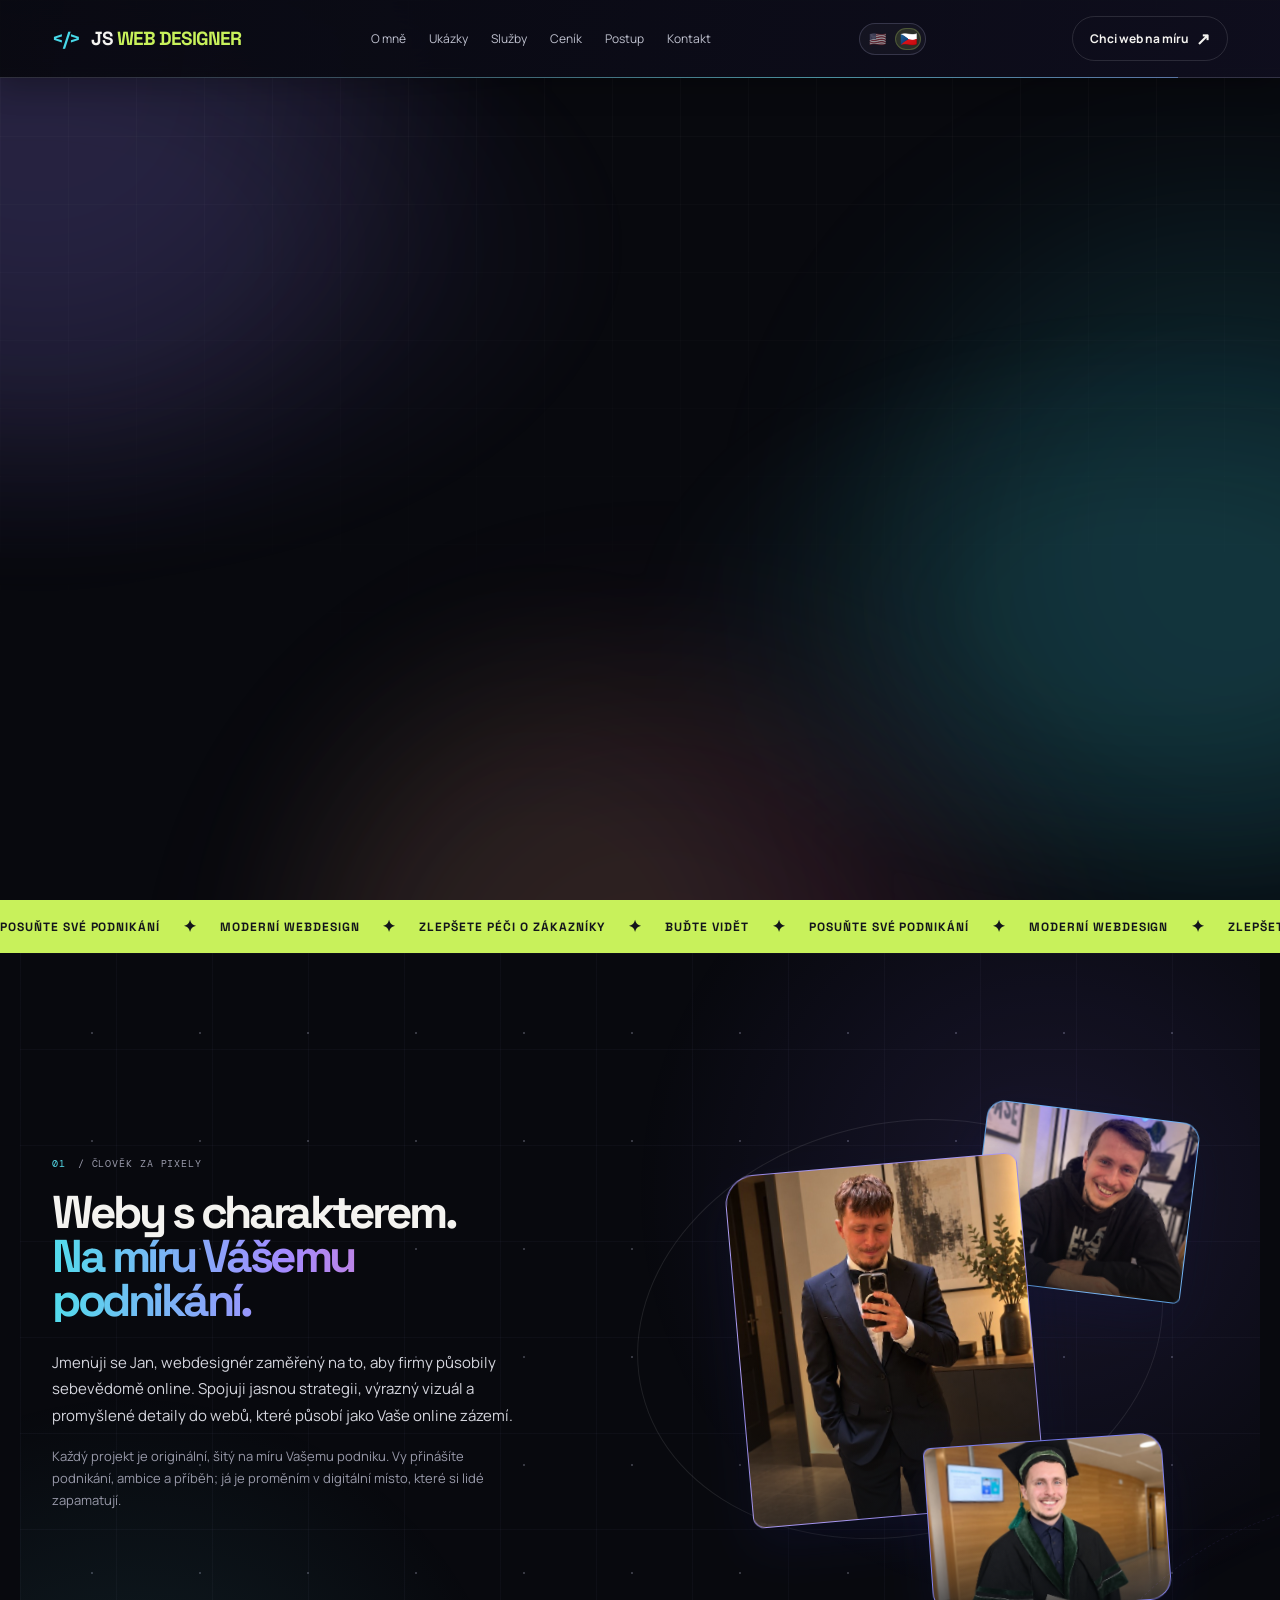
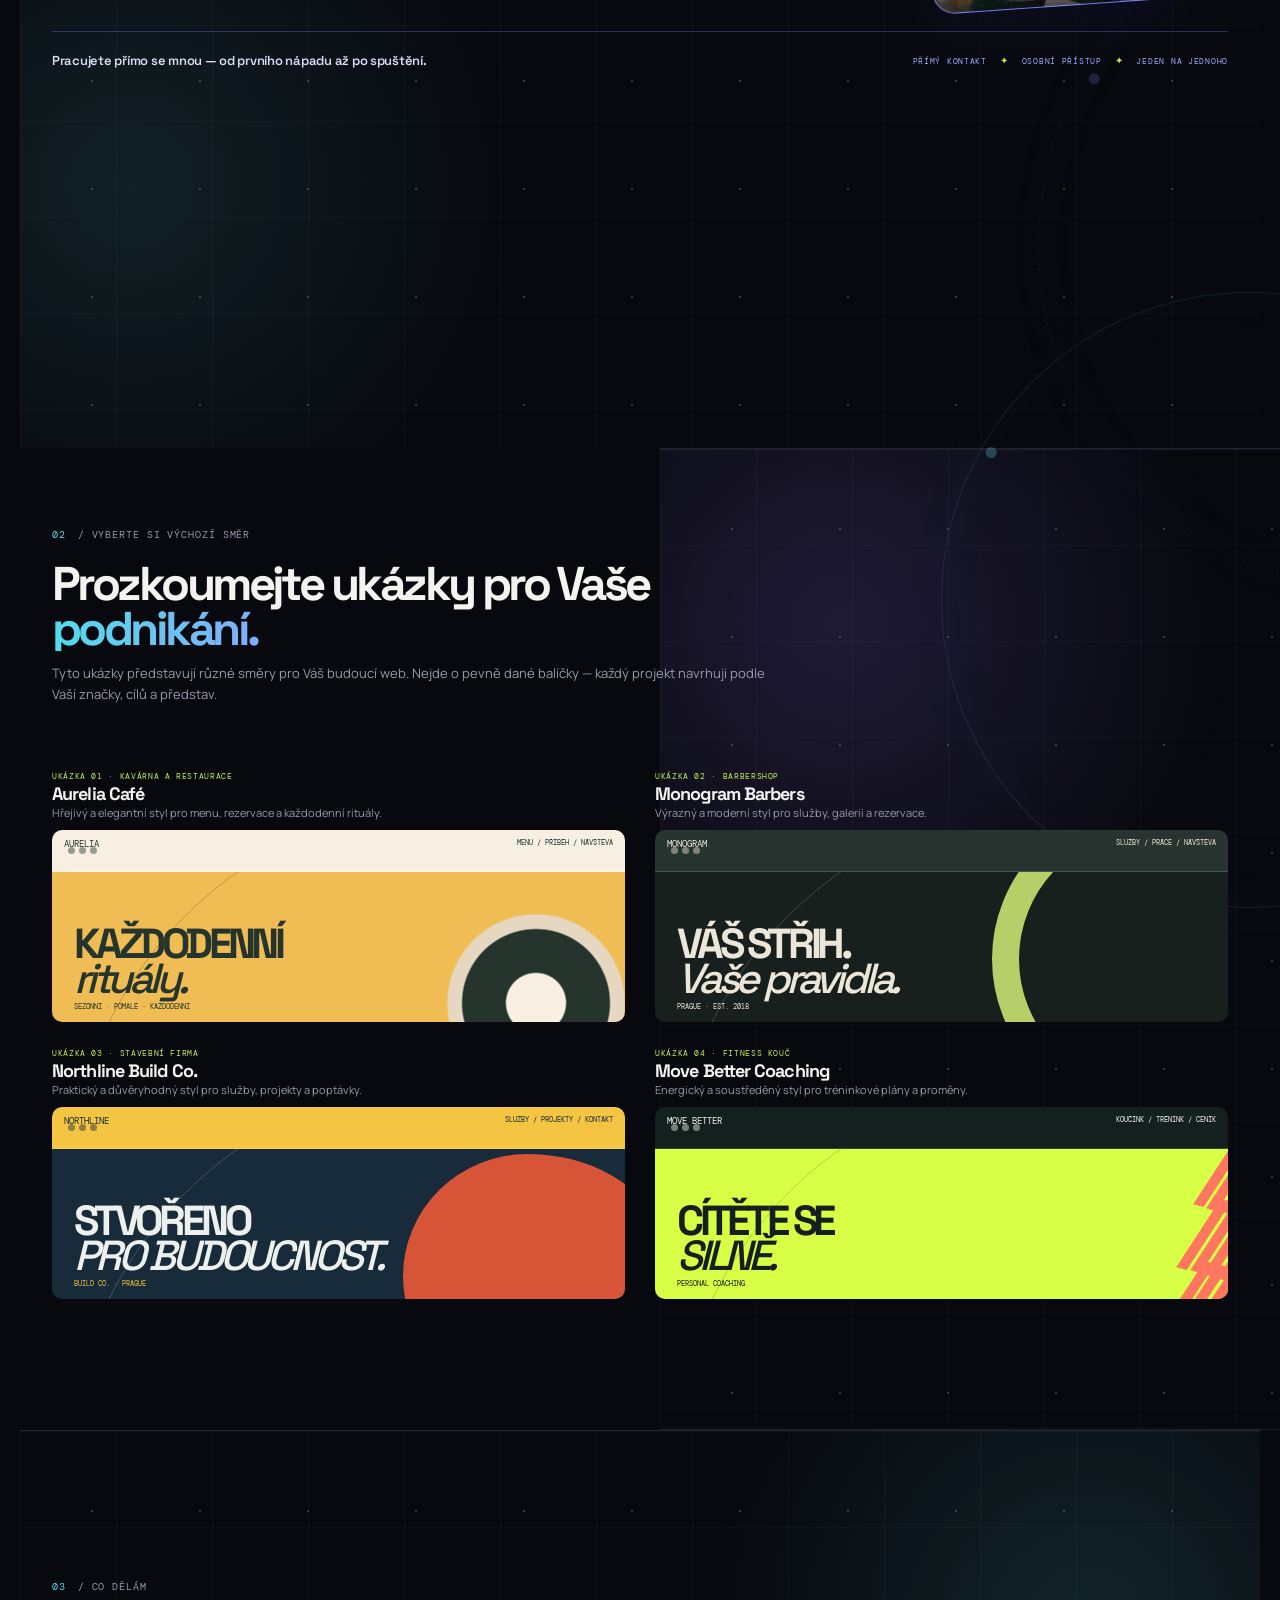
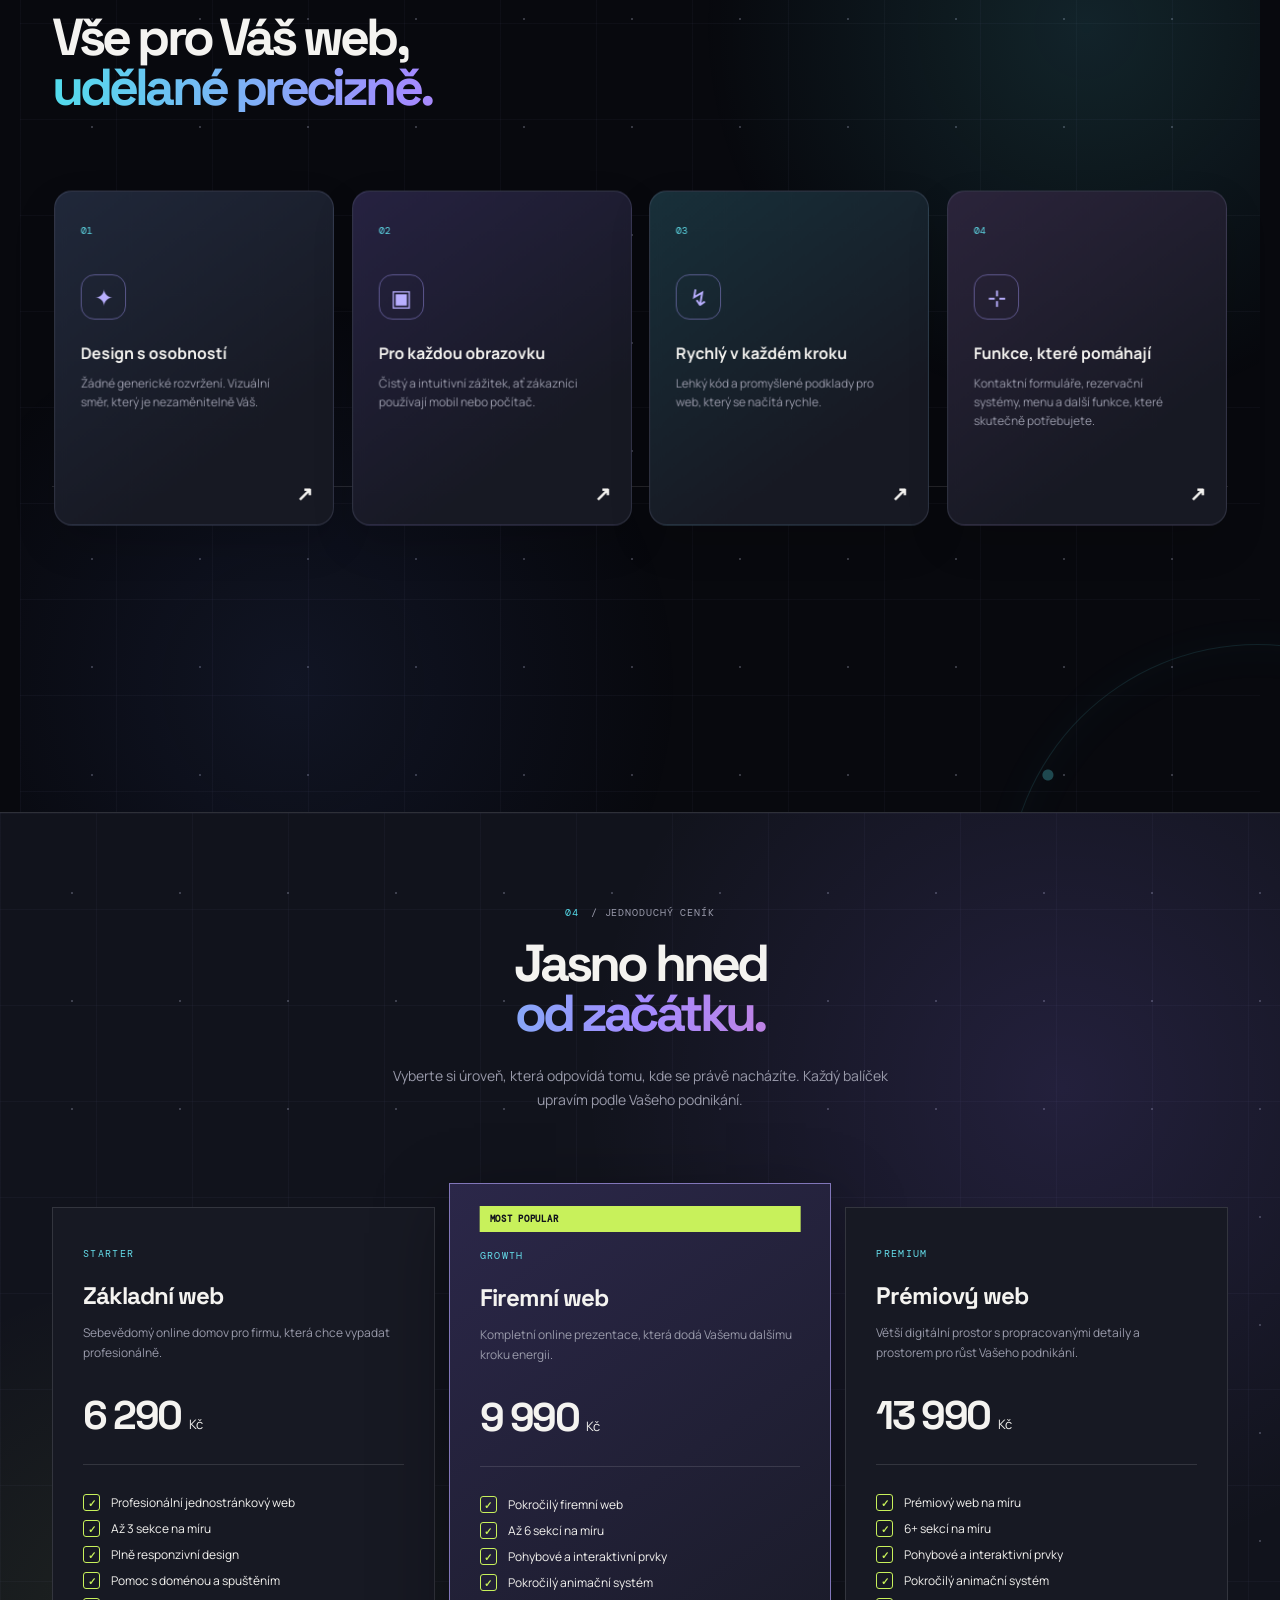
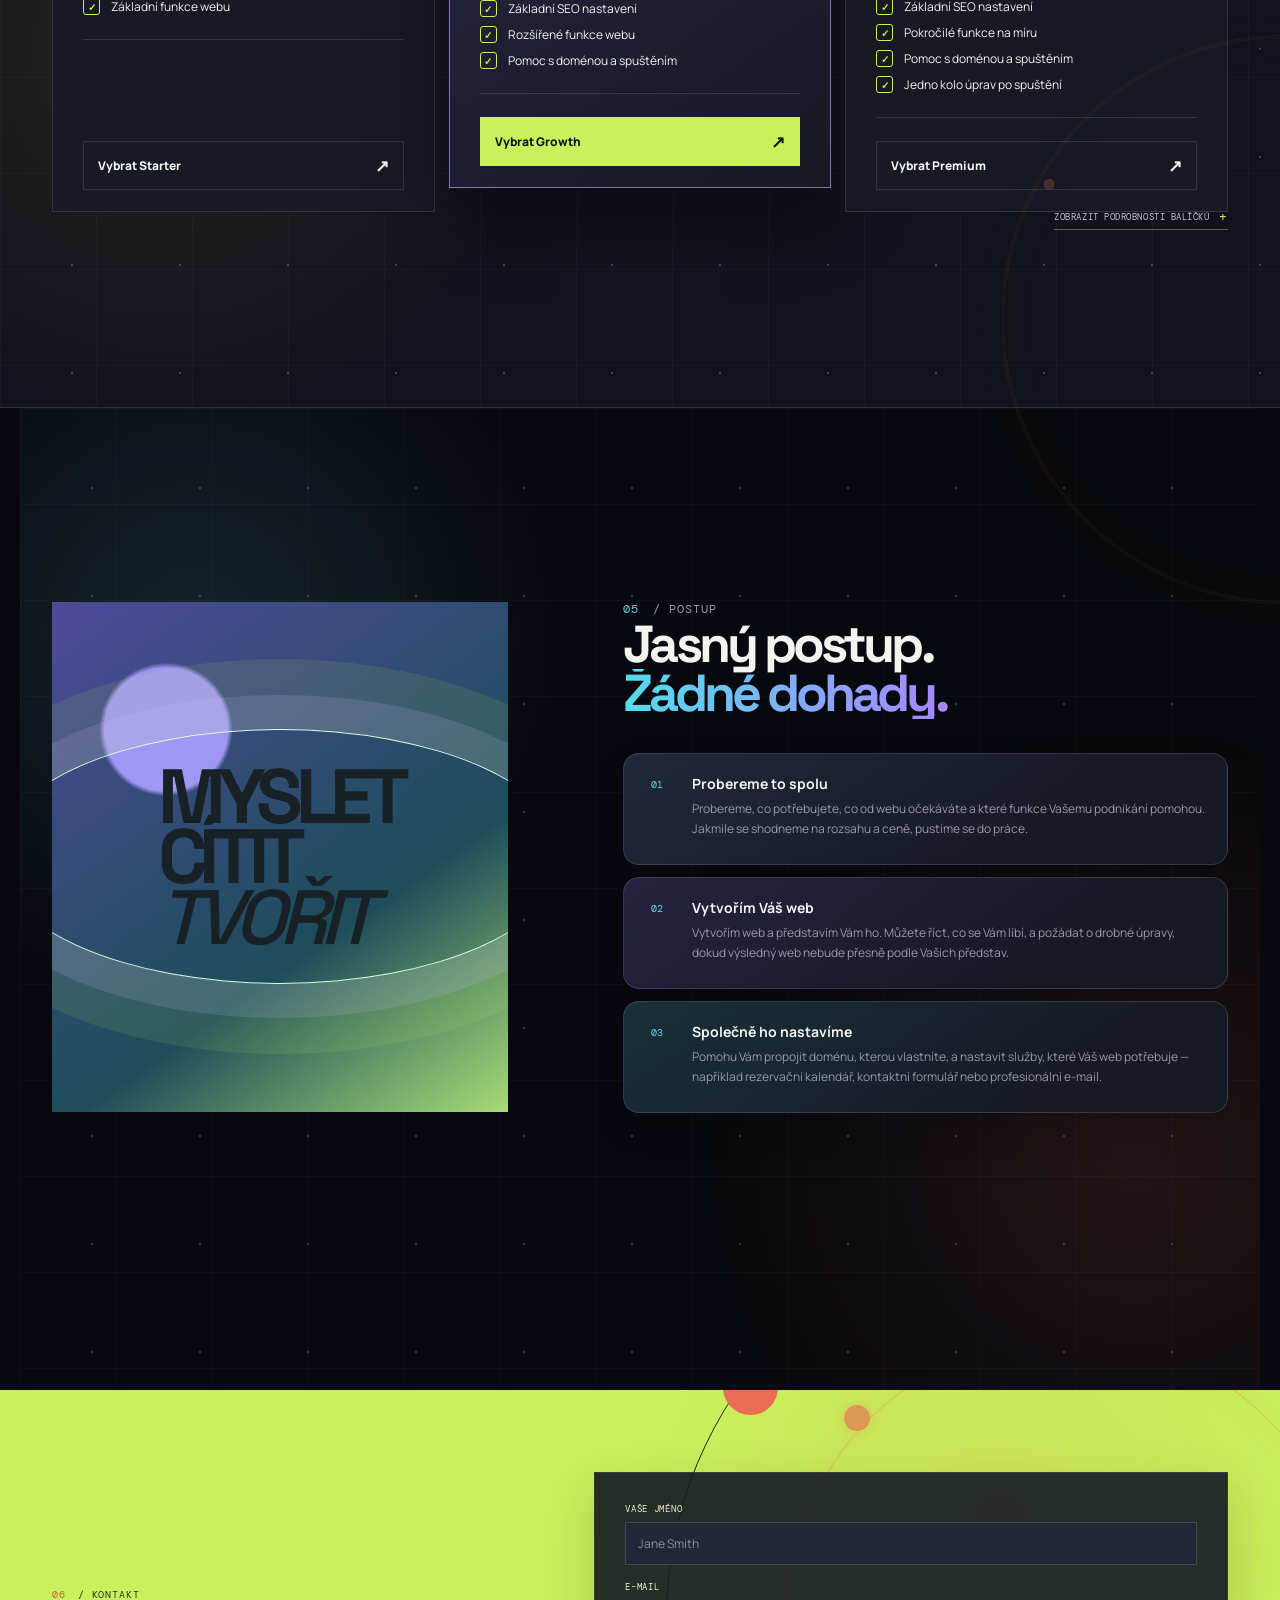
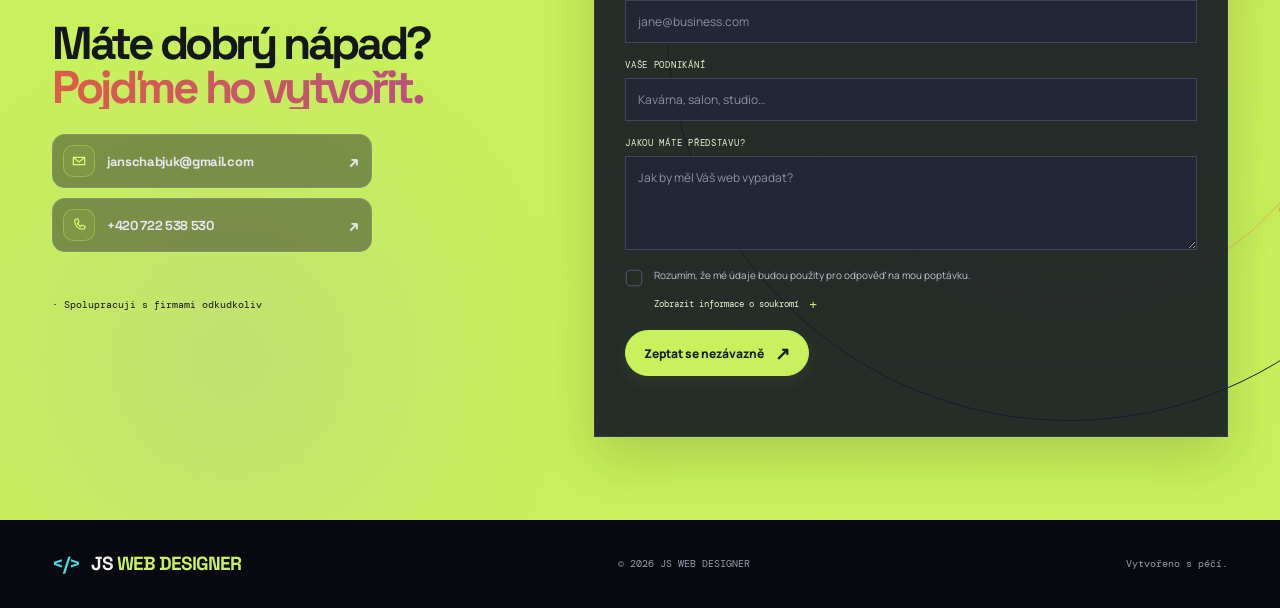
==== cs.html @ 2427fa44 "Add files via upload" ====
<!doctype html>
<!-- ============================================================================
FILE: index.html  |  EDITABLE WEBSITE MARKUP
============================================================================ -->
<html lang="cs">
  <head>
    <meta charset="UTF-8" />
    <meta name="viewport" content="width=device-width, initial-scale=1.0" />
    <!-- Search engine and social sharing metadata -->
    <meta name="description" content="Weby na míru pro malé firmy. JS Web Designer vytváří rychlé, moderní a responzivní weby, které pomáhají podnikům lépe komunikovat se zákazníky." />
    <meta name="robots" content="index, follow" />
    <meta name="theme-color" content="#08090e" />

    <meta property="og:type" content="website" />
    <meta property="og:title" content="JS Web Designer — Weby na míru pro malé firmy" />
    <meta property="og:description" content="Moderní weby na míru navržené pro lepší prezentaci a komunikaci malých firem." />
    <meta property="og:site_name" content="JS Web Designer" />

    <meta name="twitter:card" content="summary" />
    <meta name="twitter:title" content="JS Web Designer — Weby na míru pro malé firmy" />
    <meta name="twitter:description" content="Moderní weby na míru navržené pro lepší prezentaci a komunikaci malých firem." />

    <title>JS Web Designer — Weby na míru pro malé firmy</title>

    <!-- Structured data helps search engines understand this business -->
    <script type="application/ld+json">
      {
        "@context": "https://schema.org",
        "@type": "ProfessionalService",
        "name": "JS Web Designer",
        "description": "Návrh a vývoj webových stránek na míru pro malé firmy.",
        "email": "janschabjuk@gmail.com",
        "founder": {
          "@type": "Person",
          "name": "Jan"
        },
        "serviceType": [
          "Webdesign",
          "Vývoj webových stránek",
          "Webové stránky pro malé firmy"
        ]
      }
    </script>
    <link rel="preconnect" href="https://fonts.googleapis.com" />
    <link rel="preconnect" href="https://fonts.gstatic.com" crossorigin />
    <link rel="icon" href="favicon.svg" type="image/svg+xml" />
    <link href="https://fonts.googleapis.com/css2?family=DM+Mono&family=Manrope:wght@400;500;600;700;800&family=Space+Grotesk:wght@500;600;700&display=swap" rel="stylesheet" />
    <link rel="stylesheet" href="style.css" />
    <link rel="stylesheet" href="refinements.css" />
    <link rel="alternate" hreflang="en" href="index.html" />
    <link rel="alternate" hreflang="cs" href="cs.html" />
  </head>
  <body>
    <div class="ambient">
      <i class="orb one">
      </i>
      <i class="orb two">
      </i>
      <i class="orb three">
      </i>
      <div class="grid">
      </div>
    </div>
    <header class="nav">
      <a href="#home" class="brand">
      <b>
      &lt;/&gt;
      </b>
      JS
      <span>
      WEB DESIGNER
      </span>
      </a>
      <nav>
        <a href="#about">O mně</a>
        <a href="#templates">Ukázky</a>
        <a href="#services">Služby</a>
        <a href="#pricing">Ceník</a>
        <a href="#process">Postup</a>
        <a href="#contact">Kontakt</a>
      </nav>
      <div class="language-switch" aria-label="Vyberte jazyk">
        <a class="language-option" href="index.html" lang="en" hreflang="en" aria-label="American English version">🇺🇸</a>
        <a class="language-option active" href="cs.html" lang="cs" hreflang="cs" aria-label="Česká verze" aria-current="page">🇨🇿</a>
      </div>
      <a class="nav-cta smooth-cta" href="#contact">
      Chci web na míru
      <i>
      ↗
      </i>
      </a>
      <button class="menu" aria-label="Otevřít navigaci">
        <span>
        </span>
        <span>
        </span>
      </button>
    </header>
    <main>
      <!-- ============================================================================ -->
      <!-- SECTION: HOME -->
      <!-- ============================================================================ -->
      <section class="hero wrap" id="home">
        <div class="hero-copy reveal">
          <p class="available">
            <i>
            </i>
            Přijímám nové projekty
          </p>
          <h1>
            Moderní web
            <em>
            pro růst Vašeho podnikání
            </em>
          </h1>
          <p class="lede">
            Moderní a atraktivní weby pro každý podnik — navržené pro zlepšení zákaznického zážitku a podpoření vašeho růstu.
          </p>
          <div class="actions">
            <a class="button primary magnetic" href="#templates">
            Prozkoumat ukázky
            <b>
            ↓
            </b>
            </a>
            <a class="button ghost" href="#contact">
            Začít projekt
            <b>
            ↗
            </b>
            </a>
          </div>
          <div class="stats">
            <div>
              <strong>
              100%
              </strong>
              <span>
              Responzivní
              </span>
            </div>
            <div>
              <strong>
              &lt; 2s
              </strong>
              <span>
              Rychlé načítání
              </span>
            </div>
            <div>
              <strong>
              1:1
              </strong>
              <span>
              Na míru pro Vás
              </span>
            </div>
            <div class="tech-stack">
              <strong>Programovací jazyky</strong>
              <span>HTML · CSS · JavaScript</span>
            </div>
          </div>
        </div>
        <div class="hero-visual reveal">
          <div class="hero-orbit-detail" aria-hidden="true">
            <i></i>
            <b></b>
          </div>
          <div class="hero-status-pill">
            <i></i>
            Web na míru pro růst
          </div>
          <div class="hero-index" aria-hidden="true">01 / 06</div>
          <div class="float-card fast">
            ✦ Moderní design
          </div>
          <div class="float-card happy code-card" aria-label="Použité technologie: HTML, CSS a JavaScript">
            <span><b>&lt;/&gt;</b> HTML</span>
            <span><b>&lt;/&gt;</b> CSS</span>
            <span><b>&lt;/&gt;</b> JavaScript</span>
          </div>
          <div class="browser">
            <div class="browser-top">
              <div>
                <i>
                </i>
                <i>
                </i>
                <i>
                </i>
              </div>
              <span>
              yourbusiness.com
              </span>
              <b>
              ↗
              </b>
            </div>
            <div class="browser-site">
              <header>
                <strong>
                atelier.
                </strong>
                <span>
                menu &nbsp; práce &nbsp; příběh
                </span>
              </header>
              <div class="site-copy">
                <small>
                BRAND / DIGITAL / SPACE
                </small>
                <h2>
                  Tvořte
                  <br />
                  <em>
                  lepší
                  </em>
                  zítřek.
                </h2>
                <a>
                Prohlédnout práci
                <b>
                ↗
                </b>
                </a>
              </div>
              <div class="site-circle">
              </div>
              <div class="site-word">
                CREATIVE
                <br />
                STUDIO
              </div>
            </div>
          </div>
        </div>
      </section>
      <div class="ticker">
        <div class="ticker-track">
          <div class="ticker-group">
            <span>POSUŇTE SVÉ PODNIKÁNÍ</span><b>✦</b><span>MODERNÍ WEBDESIGN</span><b>✦</b><span>ZLEPŠETE PÉČI O ZÁKAZNÍKY</span><b>✦</b><span>BUĎTE VIDĚT</span><b>✦</b>
            <span>POSUŇTE SVÉ PODNIKÁNÍ</span><b>✦</b><span>MODERNÍ WEBDESIGN</span><b>✦</b><span>ZLEPŠETE PÉČI O ZÁKAZNÍKY</span><b>✦</b><span>BUĎTE VIDĚT</span><b>✦</b>
            <span>POSUŇTE SVÉ PODNIKÁNÍ</span><b>✦</b><span>MODERNÍ WEBDESIGN</span><b>✦</b><span>ZLEPŠETE PÉČI O ZÁKAZNÍKY</span><b>✦</b><span>BUĎTE VIDĚT</span><b>✦</b>
            <span>POSUŇTE SVÉ PODNIKÁNÍ</span><b>✦</b><span>MODERNÍ WEBDESIGN</span><b>✦</b><span>ZLEPŠETE PÉČI O ZÁKAZNÍKY</span><b>✦</b><span>BUĎTE VIDĚT</span><b>✦</b>
            <span>POSUŇTE SVÉ PODNIKÁNÍ</span><b>✦</b><span>MODERNÍ WEBDESIGN</span><b>✦</b><span>ZLEPŠETE PÉČI O ZÁKAZNÍKY</span><b>✦</b><span>BUĎTE VIDĚT</span><b>✦</b>
          </div>
          <div class="ticker-group" aria-hidden="true">
            <span>POSUŇTE SVÉ PODNIKÁNÍ</span><b>✦</b><span>MODERNÍ WEBDESIGN</span><b>✦</b><span>ZLEPŠETE PÉČI O ZÁKAZNÍKY</span><b>✦</b><span>BUĎTE VIDĚT</span><b>✦</b>
            <span>POSUŇTE SVÉ PODNIKÁNÍ</span><b>✦</b><span>MODERNÍ WEBDESIGN</span><b>✦</b><span>ZLEPŠETE PÉČI O ZÁKAZNÍKY</span><b>✦</b><span>BUĎTE VIDĚT</span><b>✦</b>
            <span>POSUŇTE SVÉ PODNIKÁNÍ</span><b>✦</b><span>MODERNÍ WEBDESIGN</span><b>✦</b><span>ZLEPŠETE PÉČI O ZÁKAZNÍKY</span><b>✦</b><span>BUĎTE VIDĚT</span><b>✦</b>
            <span>POSUŇTE SVÉ PODNIKÁNÍ</span><b>✦</b><span>MODERNÍ WEBDESIGN</span><b>✦</b><span>ZLEPŠETE PÉČI O ZÁKAZNÍKY</span><b>✦</b><span>BUĎTE VIDĚT</span><b>✦</b>
            <span>POSUŇTE SVÉ PODNIKÁNÍ</span><b>✦</b><span>MODERNÍ WEBDESIGN</span><b>✦</b><span>ZLEPŠETE PÉČI O ZÁKAZNÍKY</span><b>✦</b><span>BUĎTE VIDĚT</span><b>✦</b>
          </div>
        </div>
      </div>      <!-- ============================================================================ -->
      <!-- SECTION: ABOUT -->
      <!-- ============================================================================ -->
      <section class="wrap section about-section" id="about">
        <div class="about-layout">
          <div class="about-copy reveal">
            <p class="label">
              <b>01</b>
              / ČLOVĚK ZA PIXELY
            </p>
            <!-- Edit this title and text to tell visitors about yourself. -->
            <h2>
              Weby s charakterem.
              <br />
              <em>Na míru Vášemu podnikání.</em>
            </h2>
            <p class="about-lede">
              Jmenuji se Jan, webdesignér zaměřený na to, aby firmy působily sebevědomě online. Spojuji jasnou strategii, výrazný vizuál a promyšlené detaily do webů, které působí jako Vaše online zázemí.
            </p>
            <p class="about-detail">
              Každý projekt je originální, šitý na míru Vašemu podniku. Vy přinášíte podnikání, ambice a příběh; já je proměním v digitální místo, které si lidé zapamatují.
            </p>
          </div>
          <div class="about-photos reveal" aria-label="Místa pro Vaše osobní fotografie">
            <!-- Put your photos into images/photo1.jpg, images/photo2.jpg and images/photo3.jpg. They will appear here automatically. -->
            <div class="about-photo about-photo-main" style="--photo: url('images/photo1.jpg');">
            </div>
            <div class="about-photo about-photo-top" style="--photo: url('images/photo2.jpg');">
            </div>
            <div class="about-photo about-photo-bottom" style="--photo: url('images/photo3.jpg');">
            </div>
          </div>
        </div>
          <div class="about-approach reveal">
            <p>Pracujete přímo se mnou — od prvního nápadu až po spuštění.</p>
            <div class="about-approach-items" aria-label="Principy spolupráce">
              <span>PŘÍMÝ KONTAKT</span>
              <i aria-hidden="true">✦</i>
              <span>OSOBNÍ PŘÍSTUP</span>
              <i aria-hidden="true">✦</i>
              <span>JEDEN NA JEDNOHO</span>
            </div>
          </div>
      </section>
      <!-- ============================================================================ -->
      <!-- SECTION: TEMPLATES -->
      <!-- ============================================================================ -->
      <section class="wrap section" id="templates">
        <div class="heading reveal">
          <p class="label">
            <b>
            02
            </b>
            / VYBERTE SI VÝCHOZÍ SMĚR
          </p>
          <h2>
            Prozkoumejte ukázky pro Vaše
            <br />
            <em>
            podnikání.
            </em>
          </h2>
          <p>
            Tyto ukázky představují různé směry pro Váš budoucí web. Nejde o pevně dané balíčky — každý projekt navrhuji podle Vaší značky, cílů a představ.
          </p>
        </div>
        <div class="template-intro reveal">
          <span>Čtyři výchozí směry</span>
          <p>Vyberte si atmosféru, která sedí Vašemu podnikání. Rozvržení, barvy, texty, obrázky i funkce upravíme tak, aby výsledný web byl opravdu Váš.</p>
        </div>
        <div class="template-grid">
          <a href="templates/cafe/index.html" class="template cafe reveal" data-preview="Kavárna a restaurace" target="_blank">
          <div class="template-card-heading">
            <span>Ukázka 01 · Kavárna a restaurace</span>
            <h3>Aurelia Café</h3>
            <p>Hřejivý a elegantní styl pro menu, rezervace a každodenní rituály.</p>
          </div>
          <div class="template-top">
            <span>
            AURELIA
            </span>
            <small>
            MENU / PŘÍBĚH / NÁVŠTĚVA
            </small>
          </div>
          <div class="template-content">
            <p>
              KAŽDODENNÍ
              <br />
              <i>
              rituály.
              </i>
            </p>
            <span>
            SEZÓNNÍ · POMALÉ · KAŽDODENNÍ
            </span>
            <div class="coffee">
            </div>
          </div>
          </a>
          <a href="templates/barber/index.html" class="template barber reveal" data-preview="Moderní barbershop" target="_blank">
          <div class="template-card-heading">
            <span>Ukázka 02 · Barbershop</span>
            <h3>Monogram Barbers</h3>
            <p>Výrazný a moderní styl pro služby, galerii a rezervace.</p>
          </div>
          <div class="template-top">
            <span>
            MONOGRAM
            </span>
            <small>
            SLUŽBY / PRÁCE / NÁVŠTĚVA
            </small>
          </div>
          <div class="template-content">
            <p>
              VÁŠ STŘIH.
              <br />
              <i>
              Vaše pravidla.
              </i>
            </p>
            <span>
            PRAGUE · EST. 2018
            </span>
            <div class="barber-ring">
            </div>
          </div>
          </a>
          <a href="templates/studio/index.html" class="template studio reveal" data-preview="Stavební firma" target="_blank">
          <div class="template-card-heading">
            <span>Ukázka 03 · Stavební firma</span>
            <h3>Northline Build Co.</h3>
            <p>Praktický a důvěryhodný styl pro služby, projekty a poptávky.</p>
          </div>
          <div class="template-top">
            <span>
            NORTHLINE
            </span>
            <small>
            SLUŽBY / PROJEKTY / KONTAKT
            </small>
          </div>
          <div class="template-content">
            <p>
              STVOŘENO
              <br />
              <i>
              PRO BUDOUCNOST.
              </i>
            </p>
            <span>
            BUILD CO. · PRAGUE
            </span>
            <div class="studio-ball">
            </div>
          </div>
          </a>
          <a href="templates/fitness/index.html" class="template fitness reveal" data-preview="Fitness koučink" target="_blank">
          <div class="template-card-heading">
            <span>Ukázka 04 · Fitness kouč</span>
            <h3>Move Better Coaching</h3>
            <p>Energický a soustředěný styl pro tréninkové plány a proměny.</p>
          </div>
          <div class="template-top">
            <span>
            MOVE BETTER
            </span>
            <small>
            KOUČINK / TRÉNINK / CENÍK
            </small>
          </div>
          <div class="template-content">
            <p>
              CÍTĚTE SE
              <br />
              <i>
              SILNĚ.
              </i>
            </p>
            <span>
            PERSONAL COACHING
            </span>
            <div class="fitness-lines">
              ////
              <br />
              ////
              <br />
              ////
            </div>
          </div>
          </a>
        </div>
      </section>
      <!-- ============================================================================ -->
      <!-- SECTION: SERVICES -->
      <!-- ============================================================================ -->
      <section class="wrap section service-section" id="services">
        <div class="heading reveal">
          <p class="label">
            <b>
            03
            </b>
            / CO DĚLÁM
          </p>
          <h2>
            Vše pro Váš web,
            <br />
            <em>
            udělané precizně.
            </em>
          </h2>
        </div>
        <div class="services">
          <article class="reveal">
            <span>
            01
            </span>
            <i>
            ✦
            </i>
            <h3>
              Design s osobností
            </h3>
            <p>
              Žádné generické rozvržení. Vizuální směr, který je nezaměnitelně Váš.
            </p>
            <b>
            ↗
            </b>
          </article>
          <article class="reveal">
            <span>
            02
            </span>
            <i>
            ▣
            </i>
            <h3>
              Pro každou obrazovku
            </h3>
            <p>
              Čistý a intuitivní zážitek, ať zákazníci používají mobil nebo počítač.
            </p>
            <b>
            ↗
            </b>
          </article>
          <article class="reveal">
            <span>
            03
            </span>
            <i>
            ↯
            </i>
            <h3>
              Rychlý v každém kroku
            </h3>
            <p>
              Lehký kód a promyšlené podklady pro web, který se načítá rychle.
            </p>
            <b>
            ↗
            </b>
          </article>
          <article class="reveal">
            <span>
            04
            </span>
            <i>
            ⊹
            </i>
            <h3>
              Funkce, které pomáhají
            </h3>
            <p>
              Kontaktní formuláře, rezervační systémy, menu a další funkce, které skutečně potřebujete.
            </p>
            <b>
            ↗
            </b>
          </article>
        </div>
      </section>
      <!-- ============================================================================ -->
      <!-- SECTION: PRICING -->
      <!-- ============================================================================ -->
      <section class="pricing section" id="pricing">
        <div class="wrap">
          <div class="heading centered reveal">
            <p class="label">
              <b>
              04
              </b>
              / JEDNODUCHÝ CENÍK
            </p>
            <h2>
              Jasno hned
              <br />
              <em>
              od začátku.
              </em>
            </h2>
            <p>
              Vyberte si úroveň, která odpovídá tomu, kde se právě nacházíte. Každý balíček upravím podle Vašeho podnikání.
            </p>
          </div>
          <div class="pricing-grid">
            <article class="price-card animated-card reveal">
              <span class="card-glow">
              </span>
              <p class="plan">
                STARTER
              </p>
              <h3>
                Základní web
              </h3>
              <p class="plan-copy">
                Sebevědomý online domov pro firmu, která chce vypadat profesionálně.
              </p>
              <p class="cost">
                6 290
                <small>
                Kč
                </small>
              </p>
              <ul>
                <li>
                  Profesionální jednostránkový web
                </li>
                <li>
                  Až 3 sekce na míru
                </li>
                <li>
                  Plně responzivní design
                </li>
                <li>
                  Pomoc s doménou a spuštěním
                </li>
                <li>
                  Základní funkce webu
                </li>
              </ul>
              <a href="#contact" class="price-button">
              Vybrat Starter
              <b>
              ↗
              </b>
              </a>
            </article>
            <article class="price-card featured reveal">
              <div class="most">
                MOST POPULAR
              </div>
              <p class="plan">
                GROWTH
              </p>
              <h3>
                Firemní web
              </h3>
              <p class="plan-copy">
                Kompletní online prezentace, která dodá Vašemu dalšímu kroku energii.
              </p>
              <p class="cost">
                9 990
                <small>
                Kč
                </small>
              </p>
              <ul>
                <li>
                  Pokročilý firemní web
                </li>
                <li>
                  Až 6 sekcí na míru
                </li>
                <li>
                  Pohybové a interaktivní prvky
                </li>
                <li>
                  Pokročilý animační systém
                </li>
                <li>
                  Základní SEO nastavení
                </li>
                <li>
                  Rozšířené funkce webu
                </li>
                <li>
                  Pomoc s doménou a spuštěním
                </li>
              </ul>
              <a href="#contact" class="price-button">
              Vybrat Growth
              <b>
              ↗
              </b>
              </a>
            </article>
            <article class="price-card animated-card reveal">
              <span class="card-glow">
              </span>
              <p class="plan">
                PREMIUM
              </p>
              <h3>
                Prémiový web
              </h3>
              <p class="plan-copy">
                Větší digitální prostor s propracovanými detaily a prostorem pro růst Vašeho podnikání.
              </p>
              <p class="cost">
                13 990
                <small>
                Kč
                </small>
              </p>
              <ul>
                <li>
                  Prémiový web na míru
                </li>
                <li>
                  6+ sekcí na míru
                </li>
                <li>
                  Pohybové a interaktivní prvky
                </li>
                <li>
                  Pokročilý animační systém
                </li>
                <li>
                  Základní SEO nastavení
                </li>
                <li>
                  Pokročilé funkce na míru
                </li>
                <li>
                  Pomoc s doménou a spuštěním
                </li>
                <li>
                  Jedno kolo úprav po spuštění
                </li>
              </ul>
              <a href="#contact" class="price-button">
              Vybrat Premium
              <b>
              ↗
              </b>
              </a>
            </article>
          </div>
        
          <details class="pricing-explorer">
            <summary>
              Zobrazit podrobnosti balíčků
              <span aria-hidden="true">+</span>
            </summary>
            <div class="pricing-explorer-panel">
              <article>
                <div class="pricing-menu-copy">
                  <span>STARTER</span>
                  <h3>Základní web</h3>
                  <p>Jedna promyšlená stránka, responzivní design, kontaktní formulář a základní SEO nastavení.</p>
                </div>
                <strong>6 290 Kč</strong>
              </article>
              <article>
                <div class="pricing-menu-copy">
                  <span>GROWTH</span>
                  <h3>Firemní web</h3>
                  <p>Až pět stránek, vizuály na míru, pohybové prvky, analytika a dva týdny podpory.</p>
                </div>
                <strong>9 990 Kč</strong>
              </article>
              <article>
                <div class="pricing-menu-copy">
                  <span>PREMIUM</span>
                  <h3>Prémiový web</h3>
                  <p>Až osm stránek, pokročilé interakce, funkce na míru a jeden měsíc podpory.</p>
                </div>
                <strong>13 990 Kč</strong>
              </article>              <article class="website-updates">
                <div class="pricing-menu-copy">
                  <span>PO SPUŠTĚNÍ</span>
                  <h3>Aktualizace webu</h3>
                  <p>Potřebujete nové fotografie, upravit informace o firmě nebo změnit otevírací dobu? Web může zůstat aktuální kdykoliv ho budete potřebovat.</p>
                </div>
                <strong class="pricing-note">Na dotaz</strong>
              </article>
            </div>
          </details>
        </div>
                </section>
      <!-- ============================================================================ -->
      <!-- SECTION: PROCESS -->
      <!-- ============================================================================ -->
      <section class="wrap process section" id="process">
        <div class="process-art reveal">
          <div class="process-orbit">
          </div>
          <p>
            MYSLET
            <br />
            CÍTIT
            <br />
            <i>TVOŘIT</i>
          </p>
        </div>
        <div class="process-copy reveal">
          <p class="label">
            <b>
            05
            </b>
            / POSTUP
          </p>
          <h2>
            Jasný postup.
            <br />
            <em>
            Žádné dohady.
            </em>
          </h2>
          <ol>
            <li>
              <span>
              01
              </span>
              <div>
                <h3>
                  Probereme to spolu
                </h3>
                <p>
                  Probereme, co potřebujete, co od webu očekáváte a které funkce Vašemu podnikání pomohou. Jakmile se shodneme na rozsahu a ceně, pustíme se do práce.
                </p>
              </div>
            </li>
            <li>
              <span>
              02
              </span>
              <div>
                <h3>
                  Vytvořím Váš web
                </h3>
                <p>
                  Vytvořím web a představím Vám ho. Můžete říct, co se Vám líbí, a požádat o drobné úpravy, dokud výsledný web nebude přesně podle Vašich představ.
                </p>
              </div>
            </li>
            <li>
              <span>
              03
              </span>
              <div>
                <h3>
                  Společně ho nastavíme
                </h3>
                <p>
                  Pomohu Vám propojit doménu, kterou vlastníte, a nastavit služby, které Váš web potřebuje — například rezervační kalendář, kontaktní formulář nebo profesionální e-mail.
                </p>
              </div>
            </li>
          </ol>
        </div>
      </section>
      <!-- ============================================================================ -->
      <!-- SECTION: CONTACT -->
      <!-- ============================================================================ -->
      <section class="contact" id="contact">
  <div class="contact-globe" aria-hidden="true">
    <span class="contact-globe-core">
      <span class="contact-globe-core-orbit"></span>
    </span>
  </div>
        <div class="wrap contact-inner contact-layout reveal">
          <div class="contact-copy">
            <p class="label">
              <b>
              06
              </b>
              / KONTAKT
            </p>
            <h2 class="contact-title">
              Máte dobrý nápad?
              <br />
              <em>
              Pojďme ho vytvořit.
              </em>
            </h2>
            <div class="contact-methods">
              <a class="contact-email contact-method" href="mailto:janschabjuk@gmail.com">
                <span class="contact-method-icon" aria-hidden="true">
                  <svg viewBox="0 0 24 24" fill="none" stroke="currentColor" stroke-width="1.8">
                    <path d="M3.5 6.5h17v11h-17z" />
                    <path d="m4.5 7.5 7.5 5.8 7.5-5.8" />
                  </svg>
                </span>
                <span>janschabjuk@gmail.com</span>
                <b>↗</b>
              </a>
              <!-- Replace the placeholder text and tel: number below with your own phone number. -->
              <a class="contact-phone contact-method" href="tel:+420000000000">
                <span class="contact-method-icon" aria-hidden="true">
                  <svg viewBox="0 0 24 24" fill="none" stroke="currentColor" stroke-width="1.8">
                    <path d="M6.6 3.8 9.1 3c.7-.2 1.4.2 1.6.9l1 3.1c.2.6 0 1.2-.5 1.6L9.6 9.8a15.5 15.5 0 0 0 4.6 4.6l1.2-1.6c.4-.5 1-.7 1.6-.5l3.1 1c.7.2 1.1.9.9 1.6l-.8 2.5c-.2.6-.8 1-1.4 1C10.6 18.4 5.6 13.4 5.6 5.2c0-.6.4-1.2 1-1.4Z" />
                  </svg>
                </span>
                <span>+420 722 538 530</span>
                <b>↗</b>
              </a>
            </div>
            <p class="contact-note">
              · Spolupracuji s firmami odkudkoliv
            </p>
          </div>
          <form class="contact-form" id="contactForm" novalidate>
            <input type="checkbox" name="botcheck" class="form-honeypot" tabindex="-1" autocomplete="off" aria-hidden="true" />
            <label>
            Vaše jméno
            <input id="name" name="name" placeholder="Jane Smith" required />
            </label>
            <label>
            E-mail
            <input id="email" name="email" type="email" placeholder="jane@business.com" required />
            </label>
            <label>
            Vaše podnikání
            <input id="business" name="business" placeholder="Kavárna, salon, studio…" required />
            </label>
            <label>
            Jakou máte představu?
            <textarea id="message" name="message" rows="4" placeholder="Jak by měl Váš web vypadat?" required></textarea>
            </label>
            <label class="privacy-check">
            <input type="checkbox" name="privacy_notice" value="accepted" required />
            <span class="privacy-checkmark" aria-hidden="true">✓</span>
            <span>Rozumím, že mé údaje budou použity pro odpověď na mou poptávku.</span>
            </label>
            <details class="privacy-details">
              <summary>Zobrazit informace o soukromí <span aria-hidden="true">+</span>
              </summary>
              <div class="privacy-panel">
                <p><strong>Co shromažďuji:</strong> Vaše jméno, e-mailovou adresu, informace o podnikání a zprávu, kterou se rozhodnete odeslat.</p>
                <p><strong>Proč:</strong> pouze pro odpověď na Vaši poptávku a projednání možného projektu. Vaše údaje nepoužívám pro marketing bez samostatného souhlasu.</p>
                <p><strong>Jak je zpráva doručena:</strong> odeslání zajišťuje Web3Forms. Poptávky uchovávám jen po dobu nutnou pro odpověď a komunikaci.</p>
                <p><strong>Vaše možnosti:</strong> kdykoliv můžete požádat o přístup k údajům, jejich opravu nebo smazání e-mailem na <a href="mailto:janschabjuk@gmail.com">janschabjuk@gmail.com</a>.</p>
              </div>
            </details>
            <button class="send-button soft-send" type="submit">
              Zeptat se nezávazně
              <b>
              ↗
              </b>
            </button>
            <p class="form-status" id="formStatus" aria-live="polite">
            </p>
          </form>
        </div>
      </section>
    </main>
    <footer class="footer wrap">
      <a href="#home" class="brand">
      <b>
      &lt;/&gt;
      </b>
      JS
      <span>
      WEB DESIGNER
      </span>
      </a>
      <span>
      © 2026 JS WEB DESIGNER
      </span>
      <span>
      Vytvořeno s péčí.
      </span>
    </footer>
    <script src="script.js">
    </script>
  </body>
</html>
---- style.css ----
/* ============================================================================
   FILE: style.css  |  WEBSITE STYLES
   ============================================================================ */
:root {
  --bg:#08090e;
  --ink:#f4f3f0;
  --muted:#999aaa;
  --line:rgba(255,255,255,.12);
  --lime:#c8f15b;
  --violet:#9b87ff;
  --peach:#ff8d6c
}

* {
  box-sizing:border-box
}

html {
  scroll-behavior:smooth
}

body {
  margin:0;
  background:var(--bg);
  color:var(--ink);
  font-family:Manrope,Arial,sans-serif;
  overflow-x:hidden
}

.ambient {
  position:fixed;
  inset:0;
  z-index:-1;
  overflow:hidden
}

.grid {
  position:absolute;
  inset:0;
  background-image:linear-gradient(rgba(255,255,255,.027) 1px,transparent 1px),linear-gradient(90deg,rgba(255,255,255,.027) 1px,transparent 1px);
  background-size:68px 68px;
  mask-image:linear-gradient(#000,transparent 78%)
}

.orb {
  position:absolute;
  width:52vw;
  aspect-ratio:1;
  border-radius:50%;
  filter:blur(110px);
  opacity:.13;
  animation:orb 13s ease-in-out infinite alternate
}

.one {
  background:var(--violet);
  left:-23vw;
  top:-20vw
}

.two {
  background:#31d6e9;
  right:-22vw;
  top:25%;
  animation-delay:-5s
}

.three {
  background:#e35a93;
  bottom:-35vw;
  left:25%;
  animation-delay:-9s
}

@keyframes orb {
  to {
    transform:translate(100px,60px) scale(1.17)
  }

}

a {
  color:inherit;
  text-decoration:none
}

.wrap {
  max-width:1240px;
  margin:auto;
  padding-left:32px;
  padding-right:32px
}

.nav {
  height:78px;
  padding:0 max(32px,calc((100vw - 1176px)/2));
  display:flex;
  align-items:center;
  justify-content:space-between;
  position:fixed;
  inset:0 0 auto;
  z-index:10;
  background:rgba(8,9,14,.65);
  backdrop-filter:blur(16px);
  border-bottom:1px solid transparent;
  transition:.3s
}

.nav.scrolled {
  border-color:var(--line)
}

.brand {
  font:700 19px Space Grotesk,sans-serif;
  letter-spacing:-1px
}

.brand>b {
  color:#48d9e9;
  margin-right:7px
}

.brand span {
  color:var(--lime)
}

.nav nav {
  display:flex;
  gap:31px
}

.nav nav a {
  font-size:12px;
  color:var(--muted);
  transition:.25s
}

.nav nav a:hover {
  color:white
}

.nav-cta {
  font-size:12px;
  font-weight:700;
  padding:10px 17px;
  border:1px solid var(--line);
  border-radius:30px
}

.nav-cta i {
  font-size:17px;
  font-style:normal;
  margin-left:7px
}

.menu {
  display:none
}

.hero {
  min-height:100vh;
  padding-top:155px;
  padding-bottom:80px;
  display:grid;
  grid-template-columns:1.06fr .94fr;
  gap:7vw;
  align-items:center
}

.available {
  display:inline-flex;
  gap:9px;
  align-items:center;
  border:1px solid var(--line);
  padding:8px 12px;
  border-radius:30px;
  font:10px DM Mono,monospace;
  color:var(--muted);
  margin:0 0 23px
}

.available i {
  width:7px;
  height:7px;
  border-radius:50%;
  background:var(--lime);
  box-shadow:0 0 12px var(--lime);
  animation:pulse 2s infinite
}

@keyframes pulse {
  50% {
    opacity:.35
  }

}

h1,h2 {
  font-family:Space Grotesk,sans-serif;
  letter-spacing:-.075em;
  line-height:.96;
  margin:0
}

h1 {
  font-size:clamp(49px,6.5vw,90px);
  max-width:690px
}

h1 em,h2 em {
  display:block;
  font-style:normal;
  background:linear-gradient(90deg,#52dcec,#a38bff,#ef74b3);
  background-clip:text;
  -webkit-background-clip:text;
  color:transparent
}

.lede {
  max-width:500px;
  margin:26px 0 0;
  font-size:15px;
  line-height:1.75;
  color:var(--muted)
}

.actions {
  display:flex;
  gap:12px;
  margin-top:34px
}

.button {
  font-size:12px;
  font-weight:800;
  padding:14px 18px;
  border-radius:30px;
  display:inline-flex;
  gap:18px;
  align-items:center;
  transition:.25s
}

.button b,.price-button b {
  font-size:17px
}

.primary {
  color:#08090e;
  background:var(--ink)
}

.primary:hover {
  transform:translateY(-4px);
  box-shadow:0 14px 32px rgba(160,135,255,.22)
}

.ghost {
  border:1px solid var(--line)
}

.ghost:hover {
  background:rgba(255,255,255,.07)
}

.stats {
  display:flex;
  gap:39px;
  margin-top:53px
}

.stats div {
  display:grid;
  gap:5px
}

.stats strong {
  font:700 18px Space Grotesk,sans-serif
}

.stats span {
  font:10px DM Mono,monospace;
  color:var(--muted)
}

.hero-visual {
  height:510px;
  display:grid;
  place-items:center;
  position:relative;
  perspective:1100px
}

.browser {
  width:min(100%,530px);
  background:#11121b;
  border:1px solid rgba(255,255,255,.14);
  border-radius:16px;
  overflow:hidden;
  box-shadow:0 40px 90px #0008;
  transform:rotateY(-7deg) rotateX(4deg);
  transition:transform .2s
}

.browser-top {
  height:39px;
  background:#1b1c28;
  display:flex;
  align-items:center;
  justify-content:space-between;
  padding:0 13px;
  color:#888a9c;
  font:9px DM Mono,monospace
}

.browser-top div {
  display:flex;
  gap:5px
}

.browser-top i {
  width:7px;
  height:7px;
  border-radius:50%;
  background:#fb8b78
}

.browser-top i:nth-child(2) {
  background:#eed269
}

.browser-top i:nth-child(3) {
  background:#77cf86
}

.browser-top span {
  background:#272938;
  padding:5px 52px;
  border-radius:5px
}

.browser-site {
  height:345px;
  overflow:hidden;
  background:#e8ebd4;
  color:#1c2d32;
  position:relative;
  padding:20px 25px
}

.browser-site header {
  font:9px DM Mono,monospace;
  display:flex;
  justify-content:space-between;
  position:relative;
  z-index:2
}

.browser-site header strong {
  font:700 14px Space Grotesk,sans-serif
}

.site-copy {
  position:absolute;
  left:25px;
  bottom:32px;
  z-index:2
}

.site-copy small {
  font:8px DM Mono,monospace
}

.site-copy h2 {
  font-size:clamp(37px,4vw,58px);
  margin:9px 0 14px
}

.site-copy h2 em {
  color:#d95e49;
  display:inline
}

.site-copy a {
  font:9px DM Mono,monospace;
  border-bottom:1px solid;
  padding-bottom:3px
}

.site-copy b {
  font-size:15px
}

.site-circle {
  position:absolute;
  width:60%;
  aspect-ratio:1;
  border-radius:50%;
  background:#d35e4b;
  right:-7%;
  top:13%;
  animation:float 7s ease-in-out infinite
}

.site-word {
  position:absolute;
  right:10%;
  top:36%;
  font:700 clamp(26px,3vw,42px)/.85 Space Grotesk,sans-serif;
  letter-spacing:-.08em;
  text-align:right;
  color:#fcf1d5;
  mix-blend-mode:screen
}

.float-card {
  position:absolute;
  z-index:2;
  border:1px solid rgba(255,255,255,.16);
  box-shadow:0 15px 30px #0004;
  backdrop-filter:blur(15px);
  border-radius:10px;
  padding:10px 12px;
  font:10px DM Mono,monospace;
  animation:float 5s ease-in-out infinite
}

.fast {
  background:#252144;
  left:-4%;
  top:13%;
  color:#d9d5ff
}

.happy {
  background:#24382c;
  right:-4%;
  bottom:13%;
  color:#d7f8a3;
  animation-delay:-2s
}

@keyframes float {
  50% {
    transform:translateY(-16px)
  }

}

.ticker {
  overflow:hidden;
  background:var(--lime);
  color:#13151b;
  white-space:nowrap;
  padding:16px 0;
  font:700 12px Space Grotesk,sans-serif;
  letter-spacing:.08em
}

.ticker div {
  animation:ticker 22s linear infinite;
  width:max-content
}

.ticker b {
  margin:0 23px;
  font-size:16px
}

@keyframes ticker {
  to {
    transform:translateX(-50%)
  }

}

.section {
  padding-top:135px;
  padding-bottom:135px
}

.heading {
  max-width:720px;
  margin-bottom:65px
}

.label {
  font:10px DM Mono,monospace;
  letter-spacing:.09em;
  color:var(--muted);
  margin:0 0 20px
}

.label b {
  color:#55dbe9;
  font-weight:400;
  margin-right:5px
}

.heading h2,.process h2,.contact h2 {
  font-size:clamp(43px,5.5vw,74px)
}

.heading>p:last-child {
  font-size:14px;
  color:var(--muted);
  line-height:1.75;
  margin:25px 0 0;
  max-width:520px
}

.template-grid {
  display:grid;
  grid-template-columns:repeat(2,1fr);
  gap:55px 28px
}

.template {
  position:relative;
  overflow:hidden;
  display:block;
  transition:transform .2s
}

.template:after {
  content:"";
  position:absolute;
  inset:0 0 58px;
  border:1px solid transparent;
  transition:.25s;
  pointer-events:none
}

.template:hover:after {
  border-color:#fff8
}

.template-content {
  height:335px;
  position:relative;
  padding:20px;
  overflow:hidden
}

.template-top {
  height:37px;
  padding:11px 15px;
  display:flex;
  justify-content:space-between;
  font:9px DM Mono,monospace
}

.template-top small {
  font-size:7px
}

.template-content p {
  font:700 clamp(42px,5vw,68px)/.83 Space Grotesk,sans-serif;
  letter-spacing:-.1em;
  position:absolute;
  z-index:1;
  bottom:35px;
  margin:0
}

.template-content p i {
  font-weight:500
}

.template-content>span {
  font:8px DM Mono,monospace;
  position:absolute;
  bottom:16px
}

.template footer {
  border-top:1px solid var(--line);
  padding:13px 0;
  display:flex;
  justify-content:space-between;
  align-items:end
}

.template footer span {
  font:9px DM Mono,monospace;
  text-transform:uppercase;
  color:var(--muted)
}

.template footer strong {
  font-size:14px
}

.template-hover {
  position:absolute;
  display:grid;
  place-items:center;
  inset:0 0 58px;
  background:#0b0c12df;
  opacity:0;
  transition:.3s;
  z-index:4;
  font:700 13px Space Grotesk,sans-serif
}

.template:hover .template-hover {
  opacity:1
}

.template-hover b {
  font-size:19px;
  margin-left:8px
}

.cafe {
  background:#dd9a66;
  color:#39291e
}

.cafe .template-top {
  background:#f0d9b4
}

.cafe .template-content {
  background:#dd9a66
}

.coffee {
  width:230px;
  height:230px;
  border-radius:50%;
  background:radial-gradient(circle,#ecdab5 0 18%,#332016 19% 45%,#f0d1a7 46% 54%,transparent 55%);
  position:absolute;
  right:-26px;
  top:16px
}

.barber {
  background:#283c40;
  color:#f1e3cf
}

.barber .template-top {
  background:#151c20
}

.barber .template-content {
  background:#283c40
}

.barber-ring {
  width:310px;
  height:310px;
  border:27px solid #d1e36d;
  border-radius:50%;
  position:absolute;
  right:-74px;
  top:-68px
}

.studio {
  background:#b6a8ee;
  color:#1c1745
}

.studio .template-top {
  background:#f0e5c3
}

.studio .template-content {
  background:#b6a8ee
}

.studio-ball {
  width:260px;
  height:260px;
  border-radius:48% 52% 36% 64%/47% 38% 62% 53%;
  position:absolute;
  right:-38px;
  top:5px;
  background:#ee6d94;
  animation:morph 7s ease-in-out infinite
}

@keyframes morph {
  50% {
    border-radius:61% 39% 59% 41%/37% 59% 41% 63%;
    transform:rotate(25deg)
  }

}

.fitness {
  background:#d7ff4d;
  color:#1a242a
}

.fitness .template-top {
  background:#203137;
  color:#f2f4e7
}

.fitness .template-content {
  background:#d7ff4d
}

.fitness-lines {
  position:absolute;
  right:-3%;
  top:-11%;
  font:bold 86px/.75 Space Grotesk,sans-serif;
  letter-spacing:-19px;
  color:#f28461;
  rotate:15deg
}

.service-section {
  border-top:1px solid var(--line)
}

.services {
  display:grid;
  grid-template-columns:repeat(4,1fr);
  border-top:1px solid var(--line)
}

.services article {
  min-height:295px;
  padding:21px;
  border-right:1px solid var(--line);
  position:relative
}

.services article:first-child {
  border-left:1px solid var(--line)
}

.services span {
  font:10px DM Mono,monospace;
  color:#5fdce9
}

.services i {
  display:block;
  font-size:40px;
  font-style:normal;
  color:var(--lime);
  margin:45px 0 20px
}

.services h3 {
  font-size:15px;
  margin:0 0 10px
}

.services p {
  font-size:12px;
  line-height:1.6;
  color:var(--muted);
  margin:0
}

.services article>b {
  position:absolute;
  right:20px;
  bottom:18px;
  font-size:20px
}

.pricing {
  background:#11131c;
  border-block:1px solid var(--line)
}

.centered {
  text-align:center;
  margin-left:auto;
  margin-right:auto
}

.centered .label {
  justify-content:center
}

.centered>p:last-child {
  margin-left:auto;
  margin-right:auto
}

.pricing-grid {
  display:grid;
  grid-template-columns:repeat(3,1fr);
  align-items:stretch;
  gap:14px;
  margin-top:70px
}

.price-card {
  border:1px solid var(--line);
  background:rgba(255,255,255,.025);
  padding:30px;
  min-height:487px;
  display:flex;
  flex-direction:column;
  position:relative;
  transition:.3s
}

.price-card:hover {
  transform:translateY(-8px);
  border-color:#ffffff55
}

.price-card.featured {
  background:linear-gradient(145deg,#292543,#161827);
  border-color:#8176b9;
  transform:translateY(-16px);
  box-shadow:0 25px 70px #0006
}

.price-card.featured:hover {
  transform:translateY(-23px)
}

.most {
  position:absolute;
  top:-13px;
  left:50%;
  transform:translateX(-50%);
  background:var(--lime);
  color:#11131c;
  font:700 9px DM Mono,monospace;
  letter-spacing:.08em;
  padding:7px 10px;
  white-space:nowrap
}

.plan {
  font:10px DM Mono,monospace;
  letter-spacing:.13em;
  color:#65ddea;
  margin:0 0 20px
}

.price-card h3 {
  font:700 24px Space Grotesk,sans-serif;
  letter-spacing:-.04em;
  margin:0
}

.plan-copy {
  font-size:12px;
  line-height:1.65;
  color:var(--muted);
  margin:12px 0 25px;
  min-height:41px
}

.cost {
  font:700 40px Space Grotesk,sans-serif;
  letter-spacing:-.06em;
  margin:0
}

.cost small {
  font:13px Manrope,sans-serif;
  letter-spacing:0
}

.price-card ul {
  list-style:none;
  padding:22px 0;
  margin:23px 0;
  border-block:1px solid var(--line);
  font-size:12px;
  line-height:2.05
}

.price-card li:before {
  content:'✓';
  display:inline-grid;
  width:15px;
  height:15px;
  margin-right:9px;
  place-items:center;
  border:1px solid var(--lime);
  border-radius:3px;
  color:var(--lime);
  font-size:10px;
  font-weight:800;
  line-height:1
}

.price-button {
  display:flex;
  justify-content:space-between;
  align-items:center;
  margin-top:auto;
  border:1px solid var(--line);
  padding:12px 14px;
  font-size:12px;
  font-weight:800;
  transition:.25s
}

.price-button:hover {
  background:var(--ink);
  color:#11131c
}

.featured .price-button {
  background:var(--lime);
  color:#12131a;
  border-color:var(--lime)
}

.process {
  display:grid;
  grid-template-columns:.86fr 1.14fr;
  gap:9vw;
  align-items:center
}

.process-art {
  height:510px;
  background:var(--peach);
  overflow:hidden;
  position:relative;
  display:grid;
  place-items:center;
  color:#172126
}

.process-art p {
  font:700 clamp(45px,6vw,79px)/.79 Space Grotesk,sans-serif;
  letter-spacing:-.1em;
  z-index:2;
  margin:0
}

.process-art p i {
  font-weight:500
}

.process-art>span {
  position:absolute;
  right:8%;
  bottom:6%;
  font-size:100px;
  color:var(--lime);
  animation:spin 15s linear infinite
}

.process-orbit {
  width:125%;
  height:50%;
  border:1px solid #172126;
  border-radius:50%;
  position:absolute;
  rotate:-35deg;
  animation:spin 18s linear infinite
}

@keyframes spin {
  to {
    rotate:360deg
  }

}

.process-copy ol {
  list-style:none;
  margin:48px 0 0;
  padding:0;
  border-top:1px solid var(--line)
}

.process-copy li {
  display:grid;
  grid-template-columns:50px 1fr;
  padding:18px 0;
  border-bottom:1px solid var(--line)
}

.process-copy li>span {
  font:10px DM Mono,monospace;
  color:#65ddea
}

.process-copy h3 {
  font-size:14px;
  margin:0 0 6px
}

.process-copy p {
  font-size:12px;
  color:var(--muted);
  line-height:1.6;
  margin:0
}

.contact {
  background:var(--lime);
  color:#14171c;
  min-height:590px;
  position:relative;
  overflow:hidden
}

.contact-inner {
  padding-top:110px;
  position:relative;
  z-index:1
}

.contact .label {
  color:#28372a
}

.contact .label b {
  color:#c55b45
}

.contact h2 em {
  background:linear-gradient(90deg,#db5e49,#af4d8e);
  background-clip:text;
  -webkit-background-clip:text
}

.email {
  display:inline-flex;
  margin-top:37px;
  border-bottom:2px solid;
  padding-bottom:5px;
  font:700 clamp(18px,2.2vw,28px) Space Grotesk,sans-serif;
  letter-spacing:-.05em
}

.email b {
  font-size:34px;
  margin-left:10px
}

.contact-note {
  font:10px DM Mono,monospace;
  position:absolute;
  top:445px
}

.contact-globe {
  width:63vw;
  height:63vw;
  border:1px solid #19272a;
  border-radius:50%;
  position:absolute;
  right:-15%;
  top:-24%;
  animation:spin 29s linear infinite
}

.contact-globe:after,.contact-globe:before {
  content:"";
  position:absolute;
  background:#e96d52;
  border-radius:50%
}

.contact-globe:after {
  width:55px;
  height:55px;
  top:18%;
  left:7%
}

.contact-globe:before {
  width:17px;
  height:17px;
  right:7%;
  bottom:22%
}

.footer {
  height:88px;
  display:flex;
  align-items:center;
  justify-content:space-between;
  font:10px DM Mono,monospace;
  color:var(--muted)
}

.footer .brand {
  color:var(--ink)
}

.reveal {
  opacity:0;
  transform:translateY(24px);
  transition:opacity .7s ease,transform .7s ease
}

.reveal.visible {
  opacity:1;
  transform:none
}


/* ============================================================================
   RESPONSIVE STYLES
   ============================================================================ */
@media(max-width:800px) {
  .wrap {
    padding-left:21px;
    padding-right:21px
  }

  .nav {
    height:68px;
    padding:0 21px
  }

  .nav nav,.nav-cta {
    display:none
  }

  .menu {
    display:flex;
    flex-direction:column;
    gap:6px;
    background:none;
    border:0
  }

  .menu span {
    width:25px;
    height:2px;
    background:var(--ink)
  }

  .hero {
    grid-template-columns:1fr;
    padding-top:130px;
    gap:35px
  }

  .hero-visual {
    height:410px
  }

  .template-grid {
    gap:40px 16px
  }

  .template-content {
    height:250px
  }

  .template-top small {
    display:none
  }

  .services {
    grid-template-columns:repeat(2,1fr)
  }

  .services article:nth-child(3) {
    border-left:1px solid var(--line)
  }

  .pricing-grid {
    grid-template-columns:1fr;
    max-width:470px;
    margin-left:auto;
    margin-right:auto
  }

  .price-card.featured,.price-card.featured:hover {
    transform:none
  }

  .process {
    grid-template-columns:1fr
  }

  .process-art {
    height:360px
  }

  .contact-inner {
    padding-top:85px
  }

  .contact {
    min-height:500px
  }

  .contact-note {
    top:390px
  }

  .contact-globe {
    width:125vw;
    height:125vw;
    right:-48%;
    top:-2%
  }

  .footer {
    height:auto;
    padding-top:25px;
    padding-bottom:25px
  }

  .footer span:last-child {
    display:none
  }

}


/* ============================================================================
   RESPONSIVE STYLES
   ============================================================================ */
@media(max-width:490px) {
  .hero-visual {
    height:350px
  }

  .browser-site {
    height:275px
  }

  .browser-top span {
    padding:5px 25px
  }

  .float-card {
    font-size:8px
  }

  .fast {
    left:0
  }

  .happy {
    right:0
  }

  .stats {
    gap:25px
  }

  .stats strong {
    font-size:15px
  }

  .section {
    padding-top:88px;
    padding-bottom:88px
  }

  .template-grid {
    grid-template-columns:1fr
  }

  .template-content {
    height:285px
  }

  .services article {
    min-height:250px;
    padding:17px
  }

  .services i {
    margin:30px 0 16px
  }

  .price-card {
    padding:25px
  }

  .footer {
    font-size:8px
  }

}
---- refinements.css ----
/* ============================================================================
   FILE: refinements.css  |  WEBSITE STYLES
   ============================================================================ */

/* Shared blue-violet tone and refined interaction layer */
.ambient:after {
  content:"";
  position:absolute;
  inset:-25%;
  background:radial-gradient(ellipse at 18% 35%,#9b87ff18 0 9%,transparent 27%),radial-gradient(ellipse at 77% 62%,#4fdce918 0 7%,transparent 25%),radial-gradient(ellipse at 45% 88%,#c8f15b10 0 8%,transparent 24%);
  filter:blur(16px);
  animation:ambient-drift 18s ease-in-out infinite alternate;
  pointer-events:none
}

.grid {
  animation:grid-drift 28s linear infinite
}

@keyframes ambient-drift {
  0% {
    transform:translate3d(-3%,-2%,0) scale(1)
  }

  50% {
    transform:translate3d(3%,2%,0) scale(1.08)
  }

  100% {
    transform:translate3d(-1%,4%,0) scale(1.02)
  }

}

@keyframes grid-drift {
  to {
    background-position:68px 68px,68px 68px
  }

}

.cafe,.cafe .template-content {
  background:#25394d;
  color:#eff7fd
}

.cafe .template-top {
  background:#182633
}

.cafe .coffee {
  background:radial-gradient(circle,#c8f15b 0 18%,#263d50 19% 45%,#a7d7ed 46% 54%,transparent 55%)
}

.barber,.barber .template-content {
  background:#27234a;
  color:#f0efff
}

.barber .template-top {
  background:#1b1934
}

.barber-ring {
  border-color:#8e84e8
}

.studio,.studio .template-content {
  background:#34306b;
  color:#f4f1ff
}

.studio .template-top {
  background:#252253;
  color:#eeedff
}

.studio-ball {
  background:#8c83dd
}

.fitness,.fitness .template-content {
  background:#213a43;
  color:#eafff6
}

.fitness .template-top {
  background:#182e35;
  color:#eafff6
}

.fitness-lines {
  color:#77b9c9
}

.template-content:before {
  content:"";
  position:absolute;
  width:140%;
  aspect-ratio:1;
  border:1px solid #fff3;
  border-radius:50%;
  right:-43%;
  top:-49%;
  transition:transform .7s cubic-bezier(.2,.8,.2,1)
}

.template:hover .template-content:before {
  transform:scale(1.23) rotate(22deg)
}

.template:hover .coffee,.template:hover .barber-ring,.template:hover .studio-ball,.template:hover .fitness-lines {
  animation-play-state:paused;
  transform:scale(1.08) rotate(8deg);
  transition:transform .5s ease
}

.services article {
  overflow:hidden;
  transition:background .35s,transform .35s
}

.services article:after {
  content:"";
  position:absolute;
  width:180px;
  height:180px;
  border-radius:50%;
  background:radial-gradient(circle,#8e84e866,transparent 67%);
  right:-90px;
  bottom:-90px;
  opacity:0;
  transition:.4s
}

.services article:hover {
  background:linear-gradient(145deg,#232142,#161827);
  transform:translateY(-9px)
}

.services article:hover:after {
  opacity:1;
  right:-50px;
  bottom:-50px
}

.services article:hover i {
  transform:rotate(18deg) scale(1.16);
  color:#a49af8
}

.services article:hover>b {
  transform:translate(3px,-3px);
  color:var(--lime)
}

.services i,.services article>b {
  transition:.35s
}

.card-glow {
  display:none
}

.price-card>*:not(.card-glow) {
  position:relative;
  z-index:1
}

.animated-card:hover {
  transform:translateY(-16px);
  border-color:#8176b9;
  box-shadow:0 25px 70px #0006
}

.process-art {
  background:radial-gradient(circle at 25% 25%,#a096f4 0 12%,transparent 13%),linear-gradient(145deg,#4e4a99,#1d4d5a 64%,#a6dc76)
}

.process-art>span {
  color:#d4ff64;
  text-shadow:0 0 35px #d4ff6488
}

.process-orbit {
  border-color:#dafee1;
  box-shadow:0 0 0 34px #c6bdff26,0 0 0 70px #c7f1591a
}

.contact {
  min-height:660px
}

.contact-layout {
  display:grid;
  grid-template-columns:1fr .82fr;
  gap:7vw;
  align-items:start
}

.contact-layout .contact-note {
  position:static;
  margin-top:160px;
  font:10px DM Mono,monospace
}

.contact-form {
  background:#171a25e8;
  border:1px solid #343847;
  padding:24px;
  display:grid;
  gap:14px;
  box-shadow:0 20px 50px #1720072b
}

.contact-form label {
  display:grid;
  gap:7px;
  color:#e9f2d1;
  font:9px DM Mono,monospace;
  text-transform:uppercase;
  letter-spacing:.08em
}

.contact-form input,.contact-form textarea {
  width:100%;
  border:1px solid #41465a;
  background:#222635;
  color:white;
  padding:12px;
  font:12px Manrope,sans-serif;
  outline:none;
  resize:vertical;
  transition:.2s
}

.contact-form input:focus,.contact-form textarea:focus {
  border-color:#c8f15b;
  box-shadow:0 0 0 3px #c8f15b1e
}

.contact-form input::placeholder,.contact-form textarea::placeholder {
  color:#8e92a5
}

.send-button {
  background:#c8f15b;
  color:#182023;
  border:0;
  padding:14px 16px;
  display:flex;
  justify-content:space-between;
  align-items:center;
  font:800 12px Manrope,sans-serif;
  cursor:pointer
}

.send-button b {
  font-size:18px
}

.form-status {
  min-height:14px;
  margin:0;
  color:#c8f15b;
  font:9px/1.4 DM Mono,monospace
}

.contact-copy {
  animation:contact-rise .9s .15s both
}

.contact-title {
  animation:contact-float 5.5s ease-in-out infinite
}

.contact-title em {
  background-size:200% auto;
  animation:contact-shimmer 4s linear infinite
}

.contact-email {
  display:inline-flex;
  margin-top:26px;
  padding-bottom:5px;
  border-bottom:1px solid #182023;
  font:700 16px Space Grotesk,sans-serif;
  letter-spacing:-.04em;
  transition:.25s
}

.contact-email:hover {
  letter-spacing:0
}

.contact-email b {
  font-size:21px;
  margin-left:9px
}

@keyframes contact-rise {
  from {
    opacity:0;
    transform:translateY(27px)
  }

  to {
    opacity:1;
    transform:none
  }

}

@keyframes contact-float {
  50% {
    transform:translateY(-7px)
  }

}

@keyframes contact-shimmer {
  to {
    background-position:200% center
  }

}


/* ============================================================================
   RESPONSIVE STYLES
   ============================================================================ */
@media(max-width:800px) {
  .contact-layout {
    grid-template-columns:1fr;
    gap:45px
  }

  .contact-layout .contact-note {
    margin-top:45px
  }

  .contact {
    min-height:unset
  }

  .animated-card:hover {
    transform:none
  }

  .services article:hover {
    transform:none
  }

}


/* Comfortable inset spacing for template content and preview links */
.template-top {
  padding: 13px 22px;
}

.template-content p {
  left: 22px;
  bottom: 42px;
}

.template-content > span {
  left: 22px;
  bottom: 21px;
}

.template footer {
  padding: 16px 10px;
}

.template-hover {
  inset: 14px 14px 72px;
}


/* Seamless right-to-left service strip */
.ticker {
  padding: 0;
}

.ticker-track {
  display: flex;
  width: max-content;
  animation: ticker-loop 18s linear infinite;
}

.ticker-group {
  display: flex;
  flex: 0 0 auto;
  align-items: center;
  padding: 16px 0;
  white-space: nowrap;
}

.ticker-group b {
  margin: 0 23px;
  font-size: 16px;
}

@keyframes ticker-loop {
  to {
    transform: translateX(-50%);
  }

}


/* Override the original ticker rule for the new two-copy track */
.ticker .ticker-track {
  animation: ticker-loop 18s linear infinite;
}

.ticker .ticker-group {
  width: auto;
  animation: none;
}


/* Long, equal ticker groups prevent any gap or midpoint reset. */
.ticker .ticker-track {
  will-change: transform;
  animation-duration: 42s;
  animation-timing-function: linear;
}


/* Start and finish at mathematically identical ellipse angles. */
.process-orbit {
  rotate: none;
  animation: orbit-spin 18s linear infinite;
}

@keyframes orbit-spin {
  from {
    transform: rotate(-35deg);
  }

  to {
    transform: rotate(325deg);
  }

}


/* Aurelia café preview: matching the warm template palette */
.cafe,
.cafe .template-content {
  background: #f0bc54;
  color: #25352e;
}

.cafe .template-top {
  background: #f7f0e2;
}

.cafe .coffee {
  background: radial-gradient(circle, #f7f0e2 0 18%, #25352e 19% 45%, #e6d8c0 46% 54%, transparent 55%);
}

.cafe .template-content:before {
  border-color: #25352e44;
}


/* Monogram barber preview: match the completed barbershop template */
.barber,
.barber .template-content {
  background: #17201d;
  color: #ebe6d8;
}

.barber .template-top {
  background: #28342f;
}

.barber-ring {
  border-color: #b7cf68;
}

.barber .template-content:before {
  border-color: #ebe6d833;
}


/* Common Ground studio preview: match the multipage studio template */
.studio,
.studio .template-content {
  background: #a8c9e7;
  color: #213039;
}

.studio .template-top {
  background: #f6f0e6;
  color: #213039;
}

.studio-ball {
  background: #fa9b7a;
}

.studio .template-content:before {
  border-color: #21303933;
}


/* Northline Build Co. preview: distinct construction palette */
.studio,
.studio .template-content {
  background: #172b3a;
  color: #edf0ed;
}

.studio .template-top {
  background: #f4c443;
  color: #172b3a;
}

.studio-ball {
  background: #d75436;
}

.studio .template-content:before {
  border-color: #edf0ed33;
}


/* Move Better preview: match the fitness coach template */
.fitness,
.fitness .template-content {
  background: #d7ff46;
  color: #14201e;
}

.fitness .template-top {
  background: #14201e;
  color: #f5f3ed;
}

.fitness-lines {
  color: #ff775f;
}

.fitness .template-content:before {
  border-color: #14201e33;
}


/* Browser-style template windows */
.template {
  transform-origin: center center;
  transition: transform .28s cubic-bezier(.2,.8,.2,1), filter .28s ease;
  box-shadow: 0 0 0 1px transparent;
}

.template:hover {
  filter: brightness(1.03);
}

.template-image {
  border-radius: 10px;
  box-shadow: 0 18px 38px #10182025;
  overflow: hidden;
}

.template-top {
  position: relative;
  min-height: 42px;
  padding: 13px 17px 10px 49px;
  border-bottom: 1px solid #ffffff28;
}

.template-top::before {
  content: "";
  position: absolute;
  left: 16px;
  top: 17px;
  width: 7px;
  height: 7px;
  border-radius: 50%;
  background: currentColor;
  box-shadow: 11px 0 0 currentColor, 22px 0 0 currentColor;
  opacity: .45;
}

.template-badge {
  position: absolute;
  z-index: 6;
  top: 54px;
  right: 13px;
  padding: 7px 9px;
  border-radius: 999px;
  background: #14201e;
  color: #f5f3ed;
  font: 8px "DM Mono", monospace;
  letter-spacing: .08em;
  box-shadow: 0 5px 13px #0003;
  transition: transform .28s ease, background .28s ease;
}

.template:hover .template-badge {
  transform: translateY(-4px);
  background: #ff775f;
}

.template:hover .template-content p {
  transform: translateY(-5px);
}

.template-content p {
  transition: transform .35s cubic-bezier(.2,.8,.2,1);
}


/* Exact visual match for the completed building-firm preview. */
.studio,
.studio .template-content {
  background: #172b3a;
  color: #edf0ed;
}

.studio .template-top {
  background: #f4c443;
  color: #172b3a;
}

.studio .studio-ball {
  background: #d75436;
}

.studio .template-content > span {
  color: #f4c443;
}

.studio .template-badge {
  background: #f4c443;
  color: #172b3a;
}


/* Preview-specific template identities */
.cafe .template-badge {
  background: #25352e;
  color: #f7f0e2;
}

.barber .template-badge {
  background: #b7cf68;
  color: #17201d;
}

.fitness .template-badge {
  background: #d7ff46;
  color: #14201e;
}


/* Clear, customer-facing template showcase */
#templates .heading > p:last-child {
  max-width: 640px;
}

.template-intro {
  display: flex;
  align-items: flex-start;
  gap: 24px;
  max-width: 860px;
  margin: 0 0 42px;
  padding: 20px 0;
  border-top: 1px solid var(--line);
  border-bottom: 1px solid var(--line);
}

.template-intro span,
.template-category {
  font: 9px "DM Mono", monospace;
  letter-spacing: .08em;
  text-transform: uppercase;
}

.template-intro span {
  flex: 0 0 145px;
  color: var(--accent);
}

.template-intro p {
  max-width: 590px;
  margin: 0;
  color: var(--muted);
  font-size: 14px;
  line-height: 1.65;
}

.template-grid {
  gap: 50px 28px;
}

.template {
  overflow: visible;
}

.template::after {
  inset: 0 0 116px;
  border-radius: 10px;
}

.template-top,
.template-content {
  overflow: hidden;
}

.template-top {
  border-radius: 10px 10px 0 0;
}

.template-content {
  border-radius: 0;
}

.template-hover {
  display: none;
}

.template footer {
  min-height: 116px;
  gap: 18px;
  padding: 18px 2px 0;
  align-items: flex-start;
  border-top: 0;
}

.template footer > div {
  min-width: 0;
}

.template footer strong {
  display: block;
  margin: 6px 0 7px;
  font-size: 18px;
  letter-spacing: -.04em;
}

.template footer p {
  max-width: 330px;
  margin: 0;
  color: var(--muted);
  font-size: 12px;
  line-height: 1.55;
}

.template-category {
  color: var(--accent);
}

.template-open {
  flex: 0 0 auto;
  margin-top: 3px;
  padding: 8px 0;
  border-bottom: 1px solid currentColor;
  color: var(--ink);
  font: 10px "DM Mono", monospace;
  transition: color .22s ease, transform .22s ease;
}

.template-open b {
  margin-left: 4px;
  font-size: 13px;
  transition: transform .22s ease;
}

.template:hover .template-open {
  color: var(--accent);
  transform: translateX(3px);
}

.template:hover .template-open b {
  display: inline-block;
  transform: translate(2px, -2px);
}


/* ============================================================================
   RESPONSIVE STYLES
   ============================================================================ */
@media (max-width: 640px) {
  .template-intro {
    display: block;
    margin-bottom: 32px;
  }

  .template-intro span {
    display: block;
    margin-bottom: 10px;
  }

  .template footer {
    min-height: 126px;
  }

  .template-open {
    font-size: 9px;
  }

}


/* Contact-form submission states */
.form-honeypot {
  position: absolute;
  left: -9999px;
  opacity: 0;
  pointer-events: none;
}

.send-button:disabled {
  cursor: wait;
  opacity: .72;
  transform: none !important;
}

.form-status.is-error {
  color: #ff8d7a;
}


/* Lightweight calls-to-action: smooth CSS motion, no pointer-follow lag */
.nav-cta.smooth-cta {
  display: inline-flex;
  align-items: center;
  gap: 7px;
  transition: background-color .22s ease, border-color .22s ease, color .22s ease, box-shadow .22s ease;
}

.nav-cta.smooth-cta i {
  margin-left: 0;
  transition: transform .22s cubic-bezier(.2, .8, .2, 1);
}

.nav-cta.smooth-cta:hover {
  background: #ffffff0d;
  border-color: #ffffff42;
  color: #fff;
  box-shadow: 0 8px 20px #00000016;
}

.nav-cta.smooth-cta:hover i {
  transform: translate(2px, -2px);
}

.send-button.soft-send {
  width: auto;
  min-width: 176px;
  justify-self: start;
  justify-content: center;
  gap: 11px;
  border: 1px solid #c8f15b;
  border-radius: 999px;
  padding: 13px 18px;
  box-shadow: 0 6px 16px #c8f15b12;
  transition: transform .22s cubic-bezier(.2, .8, .2, 1), background-color .22s ease, box-shadow .22s ease;
}

.send-button.soft-send b {
  display: inline-block;
  line-height: 1;
  transition: transform .22s cubic-bezier(.2, .8, .2, 1);
}

.send-button.soft-send:hover {
  background: #d6fb72;
  box-shadow: 0 10px 22px #c8f15b2b;
  transform: translateY(-2px);
}

.send-button.soft-send:hover b {
  transform: translate(2px, -2px);
}

.send-button.soft-send:active {
  box-shadow: 0 3px 9px #c8f15b22;
  transform: translateY(0);
}


/* ============================================================================
   RESPONSIVE STYLES
   ============================================================================ */
@media (prefers-reduced-motion: reduce) {
  .nav-cta.smooth-cta,
  .nav-cta.smooth-cta i,
  .send-button.soft-send,
  .send-button.soft-send b {
    transition: none;
  }

}


/* Give the featured Growth action the same responsive feel as the other pricing links */
.featured .price-button {
  transition: transform .22s cubic-bezier(.2, .8, .2, 1), background-color .22s ease, box-shadow .22s ease, color .22s ease;
}

.featured .price-button b {
  display: inline-block;
  transition: transform .22s cubic-bezier(.2, .8, .2, 1);
}

.featured .price-button:hover {
  background: #d6fb72;
  color: #12131a;
  box-shadow: 0 10px 22px #c8f15b2b;
  transform: translateY(-2px);
}

.featured .price-button:hover b {
  transform: translate(2px, -2px);
}

.featured .price-button:active {
  box-shadow: 0 3px 9px #c8f15b22;
  transform: translateY(0);
}


/* Calm hover emphasis for the three process steps */
.process-copy li {
  cursor: default;
  transition: border-color .24s ease, background-color .24s ease;
}

.process-copy li > span {
  display: inline-flex;
  align-items: center;
  justify-content: center;
  width: 30px;
  height: 30px;
  margin-top: -5px;
  border: 1px solid transparent;
  border-radius: 50%;
  transition: transform .24s cubic-bezier(.2, .8, .2, 1), background-color .24s ease, border-color .24s ease, color .24s ease;
}

.process-copy li > div {
  transition: transform .24s cubic-bezier(.2, .8, .2, 1);
}

.process-copy li:hover {
  border-color: #65ddea66;
}

.process-copy li:hover > span {
  background: #65ddea14;
  border-color: #65ddea66;
  color: #d8fbff;
  transform: scale(1.08);
}

.process-copy li:hover > div {
  transform: translateX(4px);
}


/* ============================================================================
   RESPONSIVE STYLES
   ============================================================================ */
@media (prefers-reduced-motion: reduce) {
  .process-copy li,
  .process-copy li > span,
  .process-copy li > div {
    transition: none;
  }

}


/* Subtle staggered movement inside pricing cards */
.price-card > .plan,
.price-card > h3,
.price-card > .plan-copy,
.price-card > .cost,
.price-card > ul,
.price-card > .price-button {
  transition: transform .28s cubic-bezier(.2, .8, .2, 1), color .22s ease, border-color .22s ease, background-color .22s ease, box-shadow .22s ease;
}

.price-card:hover > .plan {
  transform: translateY(-2px);
}

.price-card:hover > h3 {
  transform: translateY(-3px);
}

.price-card:hover > .plan-copy {
  transform: translateY(-3px);
}

.price-card:hover > .cost {
  transform: translateY(-4px);
}

.price-card:hover > ul {
  transform: translateY(-3px);
}

.price-card:hover > .price-button {
  transform: translateY(-3px);
}

.price-card ul li {
  transition: transform .24s cubic-bezier(.2, .8, .2, 1);
}

.price-card:hover ul li {
  transform: translateX(3px);
}

.price-card:hover ul li:nth-child(2) {
  transition-delay: .02s;
}

.price-card:hover ul li:nth-child(3) {
  transition-delay: .04s;
}

.price-card:hover ul li:nth-child(4) {
  transition-delay: .06s;
}

.price-card:hover ul li:nth-child(5) {
  transition-delay: .08s;
}


/* ============================================================================
   RESPONSIVE STYLES
   ============================================================================ */
@media (prefers-reduced-motion: reduce) {
  .price-card > .plan,
  .price-card > h3,
  .price-card > .plan-copy,
  .price-card > .cost,
  .price-card > ul,
  .price-card > .price-button,
  .price-card ul li {
    transition: none;
  }

}


/* Bottom-up hover reveal for every pricing-card layer */
.price-card > .plan,
.price-card > h3,
.price-card > .plan-copy,
.price-card > .cost,
.price-card > ul,
.price-card > .price-button {
  transform: translateY(9px);
  transition: transform .48s cubic-bezier(.16, 1, .3, 1), color .28s ease, border-color .28s ease, background-color .28s ease, box-shadow .28s ease;
}

.price-card > .plan {
  transition-delay: .01s;
}

.price-card > h3 {
  transition-delay: .03s;
}

.price-card > .plan-copy {
  transition-delay: .05s;
}

.price-card > .cost {
  transition-delay: .07s;
}

.price-card > ul {
  transition-delay: .09s;
}

.price-card > .price-button {
  transition-delay: .11s;
}

.price-card:hover > .plan,
.price-card:hover > h3,
.price-card:hover > .plan-copy,
.price-card:hover > .cost,
.price-card:hover > ul,
.price-card:hover > .price-button {
  transform: translateY(0);
}

.price-card ul li {
  transform: translateY(5px);
  transition: transform .42s cubic-bezier(.16, 1, .3, 1);
}

.price-card:hover ul li {
  transform: translateY(0);
}

.price-card .most {
  transform: translate(-50%, 5px);
  transition: transform .48s cubic-bezier(.16, 1, .3, 1);
}

.price-card:hover .most {
  transform: translate(-50%, 0);
}


/* ============================================================================
   RESPONSIVE STYLES
   ============================================================================ */
@media (prefers-reduced-motion: reduce) {
  .price-card > .plan,
  .price-card > h3,
  .price-card > .plan-copy,
  .price-card > .cost,
  .price-card > ul,
  .price-card > .price-button,
  .price-card ul li,
  .price-card .most {
    transform: none;
  }

}


/* Title motion replays whenever its section re-enters the viewport */
@keyframes title-return {
  from {
    opacity: 0;
    transform: translateY(28px);
  }

  to {
    opacity: 1;
    transform: translateY(0);
  }

}

.hero-copy.title-in-view h1,
.heading.title-in-view h2,
.process-copy.title-in-view h2,
.contact-inner.title-in-view .contact-title {
  animation: title-return .78s cubic-bezier(.16, 1, .3, 1) both;
}


/* ============================================================================
   RESPONSIVE STYLES
   ============================================================================ */
@media (prefers-reduced-motion: reduce) {
  .hero-copy.title-in-view h1,
  .heading.title-in-view h2,
  .process-copy.title-in-view h2,
  .contact-inner.title-in-view .contact-title {
    animation: none;
  }

}


/* Animated privacy-notice acknowledgement */
.contact-form .privacy-check {
  display: grid;
  grid-template-columns: 20px 1fr;
  align-items: start;
  gap: 9px;
  margin-top: 2px;
  color: #bac0ce;
  font: 10px/1.55 Manrope, sans-serif;
  letter-spacing: 0;
  text-transform: none;
  cursor: pointer;
}

.privacy-check input {
  position: absolute;
  inline-size: 1px;
  block-size: 1px;
  opacity: 0;
}

.privacy-checkmark {
  display: grid;
  place-items: center;
  width: 18px;
  height: 18px;
  margin-top: 1px;
  border: 1px solid #596074;
  border-radius: 5px;
  color: transparent;
  font: 700 11px/1 Manrope, sans-serif;
  transform: scale(.92);
  transition: transform .24s cubic-bezier(.2, .8, .2, 1), background-color .24s ease, border-color .24s ease, color .18s ease;
}

.privacy-check:hover .privacy-checkmark {
  border-color: #c8f15b;
  transform: scale(1);
}

.privacy-check input:checked + .privacy-checkmark {
  background: #c8f15b;
  border-color: #c8f15b;
  color: #182023;
  transform: scale(1);
}

.privacy-check input:focus-visible + .privacy-checkmark {
  outline: 2px solid #c8f15b;
  outline-offset: 3px;
}

.privacy-check a {
  color: #e9f2d1;
  text-decoration: underline;
  text-underline-offset: 3px;
  transition: color .2s ease;
}

.privacy-check a:hover {
  color: #c8f15b;
}

.privacy-summary {
  margin: -5px 0 2px 29px;
  color: #858b9d;
  font: 9px/1.55 DM Mono, monospace;
}


/* ============================================================================
   RESPONSIVE STYLES
   ============================================================================ */
@media (prefers-reduced-motion: reduce) {
  .privacy-checkmark,
  .privacy-check a {
    transition: none;
  }

}

.privacy-check input {
  padding: 0;
  border: 0;
  background: transparent;
}


/* Inline privacy notice: opens in place without moving the contact layout */
.privacy-details {
  margin: -5px 0 2px 29px;
  color: #9fa6b7;
  font: 9px/1.55 DM Mono, monospace;
}

.privacy-details summary {
  display: flex;
  align-items: center;
  justify-content: space-between;
  width: fit-content;
  gap: 10px;
  color: #e9f2d1;
  cursor: pointer;
  list-style: none;
  transition: color .2s ease;
}

.privacy-details summary::-webkit-details-marker {
  display: none;
}

.privacy-details summary:hover {
  color: #c8f15b;
}

.privacy-details summary span {
  display: inline-block;
  color: #c8f15b;
  font-size: 14px;
  line-height: 1;
  transition: transform .26s cubic-bezier(.2, .8, .2, 1);
}

.privacy-details[open] summary span {
  transform: rotate(45deg);
}

.privacy-panel {
  display: grid;
  gap: 8px;
  max-width: 420px;
  margin-top: 12px;
  padding: 13px;
  border: 1px solid #41465a;
  border-radius: 8px;
  background: #222635;
  animation: privacy-open .28s cubic-bezier(.2, .8, .2, 1) both;
}

.privacy-panel p {
  margin: 0;
}

.privacy-panel strong {
  color: #e9f2d1;
  font-weight: 700;
}

.privacy-panel a {
  color: #c8f15b;
  text-decoration: underline;
  text-underline-offset: 3px;
}

@keyframes privacy-open {
  from {
    opacity: 0;
    transform: translateY(-5px);
  }

  to {
    opacity: 1;
    transform: translateY(0);
  }

}


/* ============================================================================
   RESPONSIVE STYLES
   ============================================================================ */
@media (prefers-reduced-motion: reduce) {
  .privacy-details summary span,
  .privacy-panel {
    animation: none;
    transition: none;
  }

}


/* Compact, colour-matched template previews */
.template-grid {
  max-width: 1060px;
  gap: 38px 24px;
}

.template {
  isolation: isolate;
}

.template::before {
  content: attr(data-preview);
  position: absolute;
  z-index: 5;
  top: 54px;
  left: 13px;
  padding: 6px 8px;
  border-radius: 4px;
  font: 8px "DM Mono", monospace;
  letter-spacing: .06em;
  text-transform: uppercase;
  box-shadow: 0 5px 12px #00000016;
  transition: transform .28s cubic-bezier(.2, .8, .2, 1), box-shadow .28s ease;
}

.template:hover::before {
  box-shadow: 0 8px 16px #00000022;
  transform: translateY(-3px);
}

.template-content {
  height: 235px;
}

.template-content p {
  font-size: clamp(34px, 4.2vw, 54px);
  bottom: 37px;
}

.template-content > span {
  bottom: 18px;
}

.template footer {
  min-height: 102px;
  padding-top: 15px;
}

.template footer strong {
  margin: 4px 0 5px;
  font-size: 17px;
}

.template footer p {
  font-size: 11px;
  line-height: 1.45;
}

.template::after {
  inset: 0 0 102px;
}

.cafe::before {
  background: #f7f0e2;
  color: #25352e;
}

.barber::before {
  background: #b7cf68;
  color: #17201d;
}

.studio::before {
  background: #f4c443;
  color: #172b3a;
}

.fitness::before {
  background: #14201e;
  color: #f5f3ed;
}


/* ============================================================================
   RESPONSIVE STYLES
   ============================================================================ */
@media (max-width: 640px) {
  .template-grid {
    gap: 34px;
  }

  .template-content {
    height: 215px;
  }

  .template footer {
    min-height: 112px;
  }

  .template::after {
    inset-bottom: 112px;
  }

}


/* Simple template cards: title and one-line description above each preview */
.template {
  background: transparent !important;
}

.template-card-heading {
  margin: 0 0 13px;
  color: var(--ink);
}

.template-card-heading > span {
  display: block;
  margin-bottom: 6px;
  color: var(--lime);
  font: 9px "DM Mono", monospace;
  letter-spacing: .08em;
  text-transform: uppercase;
}

.template-card-heading h3 {
  margin: 0 0 5px;
  font: 700 20px/1 "Space Grotesk", sans-serif;
  letter-spacing: -.05em;
}

.template-card-heading p {
  max-width: 380px;
  margin: 0;
  color: var(--muted);
  font-size: 12px;
  line-height: 1.5;
}

.template::before,
.template::after {
  display: none;
}

.template-content {
  border-radius: 0 0 10px 10px;
}

.template:hover .template-card-heading h3 {
  color: #d9ff76;
}

.template-card-heading h3 {
  transition: color .24s ease;
}


/* ============================================================================
   RESPONSIVE STYLES
   ============================================================================ */
@media (max-width: 640px) {
  .template-card-heading h3 {
    font-size: 19px;
  }

}


/* Personal about section with replaceable photo placeholders */
.about-section {
  padding-top: 112px;
  padding-bottom: 112px;
}

.about-layout {
  display: grid;
  grid-template-columns: .86fr 1.14fr;
  align-items: center;
  gap: clamp(46px, 8vw, 118px);
}

.about-copy h2 {
  max-width: 550px;
  font-size: clamp(43px, 5.1vw, 70px);
}

.about-lede {
  max-width: 490px;
  margin: 28px 0 0;
  color: #d4d5dd;
  font-size: 15px;
  line-height: 1.75;
}

.about-detail {
  max-width: 440px;
  margin: 16px 0 0;
  color: var(--muted);
  font-size: 13px;
  line-height: 1.7;
}

.about-link {
  display: inline-flex;
  align-items: center;
  gap: 10px;
  margin-top: 30px;
  padding-bottom: 7px;
  border-bottom: 1px solid #c8f15b;
  color: #eaff9a;
  font: 700 12px "Space Grotesk", sans-serif;
  transition: color .22s ease, gap .22s cubic-bezier(.2, .8, .2, 1);
}

.about-link b {
  font-size: 17px;
  transition: transform .22s cubic-bezier(.2, .8, .2, 1);
}

.about-link:hover {
  gap: 14px;
  color: #fff;
}

.about-link:hover b {
  transform: translate(2px, -2px);
}

.about-photos {
  position: relative;
  min-height: 490px;
}

.about-photos::before {
  content: "";
  position: absolute;
  inset: 7% 10% 9% 3%;
  border: 1px solid #ffffff18;
  border-radius: 50%;
  transform: rotate(-14deg);
}

.about-photo {
  position: absolute;
  overflow: hidden;
  display: flex;
  justify-content: space-between;
  align-items: flex-end;
  padding: 13px;
  border: 1px solid #ffffff2e;
  background-image: var(--photo, none), linear-gradient(135deg, #314a45, #1b2631 55%, #99bd80);
  background-size: cover;
  background-position: center;
  box-shadow: 0 24px 50px #00000038;
  isolation: isolate;
  transition: transform .78s cubic-bezier(.16, 1, .3, 1), box-shadow .36s ease;
}

.about-photo::after {
  content: "";
  position: absolute;
  inset: 0;
  z-index: -1;
  background: linear-gradient(180deg, transparent 45%, #0a0d10b8);
}

.about-photo-main {
  z-index: 2;
  inset: 8% auto auto 20%;
  width: 48%;
  height: 72%;
  background-image: var(--photo, none), linear-gradient(145deg, #2a3a50, #8f75aa 52%, #c8f15b);
  transform: translateY(36px) rotate(-5deg);
}

.about-photo-top {
  z-index: 1;
  top: 0;
  right: 6%;
  width: 35%;
  height: 37%;
  background-image: var(--photo, none), linear-gradient(145deg, #d5aa66, #6d4855 55%, #25384b);
  transform: translateY(22px) rotate(7deg);
}

.about-photo-bottom {
  z-index: 3;
  right: 10%;
  bottom: 0;
  width: 39%;
  height: 34%;
  background-image: var(--photo, none), linear-gradient(145deg, #1e3943, #5c8073 54%, #b0d85f);
  transform: translateY(28px) rotate(-4deg);
}

.about-photos.visible .about-photo-main {
  transform: translateY(0) rotate(-5deg);
  transition-delay: .08s;
}

.about-photos.visible .about-photo-top {
  transform: translateY(0) rotate(7deg);
  transition-delay: .2s;
}

.about-photos.visible .about-photo-bottom {
  transform: translateY(0) rotate(-4deg);
  transition-delay: .32s;
}

.about-photos:hover .about-photo-main {
  transform: translate(-4px, -5px) rotate(-6deg);
}

.about-photos:hover .about-photo-top {
  transform: translate(5px, -6px) rotate(8deg);
}

.about-photos:hover .about-photo-bottom {
  transform: translate(4px, 3px) rotate(-5deg);
}

.photo-label,
.photo-number {
  position: relative;
  z-index: 1;
  font: 9px "DM Mono", monospace;
  letter-spacing: .08em;
}

.photo-label {
  color: #f4f3f0;
}

.photo-number {
  color: #d9ff76;
}

.about-stamp {
  position: absolute;
  z-index: 4;
  bottom: 9%;
  left: 5%;
  display: grid;
  place-items: center;
  width: 104px;
  aspect-ratio: 1;
  border: 1px solid #c8f15b;
  border-radius: 50%;
  background: #11131ce8;
  color: #c8f15b;
  font: 8px/1.35 "DM Mono", monospace;
  letter-spacing: .08em;
  text-align: center;
  transform: rotate(-12deg);
  transition: transform .5s cubic-bezier(.2, .8, .2, 1);
}

.about-photos:hover .about-stamp {
  transform: rotate(5deg);
}


/* ============================================================================
   RESPONSIVE STYLES
   ============================================================================ */
@media (max-width: 800px) {
  .about-layout {
    grid-template-columns: 1fr;
  }

  .about-photos {
    max-width: 620px;
    width: 100%;
    min-height: 440px;
  }

}


/* ============================================================================
   RESPONSIVE STYLES
   ============================================================================ */
@media (max-width: 520px) {
  .about-section {
    padding-top: 84px;
    padding-bottom: 84px;
  }

  .about-photos {
    min-height: 360px;
  }

  .about-stamp {
    width: 82px;
  }

}


/* ============================================================================
   RESPONSIVE STYLES
   ============================================================================ */
@media (prefers-reduced-motion: reduce) {
  .about-photo,
  .about-stamp,
  .about-link,
  .about-link b {
    transition: none;
  }

}


/* Keep the expanded navigation balanced on wide screens */
.nav nav {
  gap: clamp(14px, 1.8vw, 28px);
}


/* Rounded photo frames and dedicated About-section scroll motion */
.about-photo {
  border-radius: 22px;
}

.about-photo-main {
  border-radius: 28px;
}

.about-photos.about-in-view .about-photo-main {
  transform: translateY(0) rotate(-5deg);
  transition-delay: .08s;
}

.about-photos.about-in-view .about-photo-top {
  transform: translateY(0) rotate(7deg);
  transition-delay: .2s;
}

.about-photos.about-in-view .about-photo-bottom {
  transform: translateY(0) rotate(-4deg);
  transition-delay: .32s;
}

.about-copy.about-in-view h2 {
  animation: title-return .82s cubic-bezier(.16, 1, .3, 1) both;
}

.about-copy.about-in-view .about-lede,
.about-copy.about-in-view .about-detail,
.about-copy.about-in-view .about-link {
  animation: about-rise .72s cubic-bezier(.16, 1, .3, 1) both;
}

.about-copy.about-in-view .about-lede { animation-delay: .12s; }
.about-copy.about-in-view .about-detail { animation-delay: .2s; }
.about-copy.about-in-view .about-link { animation-delay: .28s; }

@keyframes about-rise {
  from {
    opacity: 0;
    transform: translateY(18px);
  }
  to {
    opacity: 1;
    transform: translateY(0);
  }
}

@media (prefers-reduced-motion: reduce) {
  .about-copy.about-in-view h2,
  .about-copy.about-in-view .about-lede,
  .about-copy.about-in-view .about-detail,
  .about-copy.about-in-view .about-link {
    animation: none;
  }
}
/* Extra-smooth motion for the About photo composition */
.about-photo {
  backface-visibility: hidden;
  will-change: transform;
  transition: transform 1.05s cubic-bezier(.22, .82, .24, 1), box-shadow .45s ease;
}

.about-photos.about-in-view .about-photo-main {
  transition-delay: .1s;
}

.about-photos.about-in-view .about-photo-top {
  transition-delay: .24s;
}

.about-photos.about-in-view .about-photo-bottom {
  transition-delay: .38s;
}

@media (prefers-reduced-motion: reduce) {
  .about-photo {
    will-change: auto;
  }
}
/* Match the template cards and About stamp to the smooth photo reveal */
.template.reveal {
  transform: translateY(34px) scale(.985);
  transition: opacity .72s ease, transform 1.05s cubic-bezier(.22, .82, .24, 1), filter .35s ease;
  will-change: transform, opacity;
}

.template.reveal.visible {
  transform: translateY(0) scale(1);
}

.template-grid .template:nth-child(1) { transition-delay: .04s; }
.template-grid .template:nth-child(2) { transition-delay: .14s; }
.template-grid .template:nth-child(3) { transition-delay: .24s; }
.template-grid .template:nth-child(4) { transition-delay: .34s; }

.about-stamp {
  opacity: .7;
  transform: translateY(26px) rotate(-18deg);
  transition: transform 1.05s cubic-bezier(.22, .82, .24, 1), opacity .6s ease;
}

.about-photos.about-in-view .about-stamp {
  opacity: 1;
  transform: translateY(0) rotate(-12deg);
  transition-delay: .46s;
}

.about-photos.about-in-view:hover .about-stamp {
  transform: translateY(-2px) rotate(5deg);
}

@media (prefers-reduced-motion: reduce) {
  .template.reveal,
  .about-stamp {
    transition: none;
    will-change: auto;
  }
}
/* Expandable package guide beneath the pricing cards */
.pricing-explorer {
  max-width: 780px;
  margin: 32px auto 0;
  border-top: 1px solid var(--line);
  border-bottom: 1px solid var(--line);
}

.pricing-explorer summary {
  display: flex;
  align-items: center;
  justify-content: space-between;
  padding: 17px 2px;
  color: #d9dbe4;
  cursor: pointer;
  font: 700 12px "Space Grotesk", sans-serif;
  list-style: none;
  transition: color .22s ease;
}

.pricing-explorer summary::-webkit-details-marker { display: none; }
.pricing-explorer summary:hover { color: #d9ff76; }

.pricing-explorer summary span {
  display: inline-grid;
  place-items: center;
  width: 22px;
  height: 22px;
  border: 1px solid #ffffff32;
  border-radius: 50%;
  color: #c8f15b;
  font-size: 15px;
  line-height: 1;
  transition: transform .3s cubic-bezier(.2, .8, .2, 1), border-color .22s ease;
}

.pricing-explorer[open] summary span {
  border-color: #c8f15b;
  transform: rotate(45deg);
}

.pricing-explorer-panel {
  display: grid;
  grid-template-columns: repeat(3, 1fr);
  gap: 18px;
  padding: 5px 0 24px;
  animation: pricing-menu-open .38s cubic-bezier(.16, 1, .3, 1) both;
}

.pricing-explorer-panel article {
  padding: 15px;
  border: 1px solid #ffffff16;
  background: #ffffff05;
}

.pricing-explorer-panel span {
  color: #c8f15b;
  font: 9px "DM Mono", monospace;
  letter-spacing: .07em;
}

.pricing-explorer-panel h3 {
  margin: 12px 0 7px;
  font: 700 15px "Space Grotesk", sans-serif;
  letter-spacing: -.03em;
}

.pricing-explorer-panel p {
  margin: 0;
  color: var(--muted);
  font-size: 11px;
  line-height: 1.6;
}

@keyframes pricing-menu-open {
  from { opacity: 0; transform: translateY(-8px); }
  to { opacity: 1; transform: translateY(0); }
}

@media (max-width: 700px) {
  .pricing-explorer-panel { grid-template-columns: 1fr; gap: 9px; }
}

@media (prefers-reduced-motion: reduce) {
  .pricing-explorer summary span,
  .pricing-explorer-panel { animation: none; transition: none; }
}
/* Compact, menu-style package comparison */
.pricing-explorer {
  max-width: 560px;
  margin: 32px 0 0 auto;
}

.pricing-explorer summary {
  padding: 13px 0;
  font-size: 10px;
  letter-spacing: .01em;
}

.pricing-explorer-panel {
  grid-template-columns: 1fr;
  gap: 0;
  padding: 0 0 10px;
}

.pricing-explorer-panel article {
  display: grid;
  grid-template-columns: 1fr auto;
  gap: 18px;
  padding: 14px 0;
  border: 0;
  border-bottom: 1px solid #ffffff16;
  background: transparent;
}

.pricing-explorer-panel article:last-child {
  border-bottom: 0;
}

.pricing-menu-copy span {
  color: #c8f15b;
  font: 8px "DM Mono", monospace;
  letter-spacing: .1em;
}

.pricing-menu-copy h3 {
  margin: 5px 0 4px;
  font: 700 13px "Space Grotesk", sans-serif;
  letter-spacing: -.02em;
}

.pricing-menu-copy p {
  max-width: 390px;
  font-size: 10px;
  line-height: 1.55;
}

.pricing-explorer-panel article > strong {
  padding-top: 2px;
  color: #f4f3f0;
  font: 700 16px "Space Grotesk", sans-serif;
  letter-spacing: -.05em;
  white-space: nowrap;
}

@media (max-width: 700px) {
  .pricing-explorer {
    max-width: none;
    margin-left: 0;
  }
}
/* Link-style comparison control beneath the Premium card */
.pricing-explorer {
  max-width: none;
  margin: 18px 0 0;
  border: 0;
}

.pricing-explorer summary {
  width: fit-content;
  margin-left: auto;
  padding: 5px 0;
  border-bottom: 1px solid #c8f15b66;
  color: #bfc3cf;
  font: 9px "DM Mono", monospace;
  letter-spacing: .06em;
  text-transform: uppercase;
}

.pricing-explorer summary:hover {
  color: #d9ff76;
  border-color: #d9ff76;
}

.pricing-explorer summary span {
  width: auto;
  height: auto;
  margin-left: 2px;
  border: 0;
  border-radius: 0;
  font-size: 13px;
}

.pricing-explorer[open] summary span {
  border-color: transparent;
}

.pricing-explorer-panel {
  width: 100%;
  margin-top: 18px;
  padding-top: 2px;
  border-top: 1px solid #ffffff16;
}

.pricing-explorer-panel article {
  grid-template-columns: minmax(0, 1fr) auto;
}

@media (max-width: 700px) {
  .pricing-explorer summary {
    margin-left: 0;
  }
}
/* Smooth link and menu-content motion for package details */
.pricing-explorer summary {
  position: relative;
  gap: 8px;
  transition: color .26s ease, letter-spacing .26s ease;
}

.pricing-explorer summary::after {
  content: "";
  position: absolute;
  right: 0;
  bottom: -1px;
  left: 0;
  height: 1px;
  background: #d9ff76;
  transform: scaleX(0);
  transform-origin: right;
  transition: transform .34s cubic-bezier(.2, .8, .2, 1);
}

.pricing-explorer summary:hover,
.pricing-explorer[open] summary {
  letter-spacing: .085em;
}

.pricing-explorer summary:hover::after,
.pricing-explorer[open] summary::after {
  transform: scaleX(1);
  transform-origin: left;
}

.pricing-explorer summary span {
  transition: transform .34s cubic-bezier(.2, .8, .2, 1), color .26s ease;
}

.pricing-explorer[open] .pricing-explorer-panel {
  animation-duration: .52s;
}

.pricing-explorer[open] .pricing-explorer-panel article {
  animation: pricing-menu-row .48s cubic-bezier(.16, 1, .3, 1) both;
}

.pricing-explorer[open] .pricing-explorer-panel article:nth-child(2) { animation-delay: .08s; }
.pricing-explorer[open] .pricing-explorer-panel article:nth-child(3) { animation-delay: .16s; }

.pricing-explorer[open] .pricing-menu-copy span,
.pricing-explorer[open] .pricing-menu-copy h3,
.pricing-explorer[open] .pricing-menu-copy p,
.pricing-explorer[open] .pricing-explorer-panel article > strong {
  animation: pricing-menu-text .42s cubic-bezier(.16, 1, .3, 1) both;
}

.pricing-explorer[open] .pricing-menu-copy h3 { animation-delay: .04s; }
.pricing-explorer[open] .pricing-menu-copy p { animation-delay: .08s; }
.pricing-explorer[open] .pricing-explorer-panel article > strong { animation-delay: .1s; }

@keyframes pricing-menu-row {
  from { opacity: 0; transform: translateY(10px); }
  to { opacity: 1; transform: translateY(0); }
}

@keyframes pricing-menu-text {
  from { opacity: 0; transform: translateY(5px); }
  to { opacity: 1; transform: translateY(0); }
}

@media (prefers-reduced-motion: reduce) {
  .pricing-explorer summary,
  .pricing-explorer summary::after,
  .pricing-explorer summary span,
  .pricing-explorer[open] .pricing-explorer-panel article,
  .pricing-explorer[open] .pricing-menu-copy span,
  .pricing-explorer[open] .pricing-menu-copy h3,
  .pricing-explorer[open] .pricing-menu-copy p,
  .pricing-explorer[open] .pricing-explorer-panel article > strong {
    animation: none;
    transition: none;
  }
}
/* Flexible post-launch website updates */
.pricing-explorer-panel article.website-updates {
  border-top: 1px dashed #c8f15b45;
  margin-top: 2px;
}

.pricing-explorer-panel article > .pricing-note {
  color: #c8f15b;
  font: 9px "DM Mono", monospace;
  letter-spacing: .06em;
  text-transform: uppercase;
}
/* ============================================================================
   HERO TECHNOLOGY NOTE
============================================================================ */
.stats {
  flex-wrap: wrap;
}

.tech-stack {
  min-width: 142px;
}
/* ============================================================================
   STATISTICS HOVER INTERACTIONS
============================================================================ */
.stats > div {
  transition: transform 360ms cubic-bezier(0.22, 1, 0.36, 1), color 360ms ease;
}

.stats > div strong,
.stats > div span {
  transition: color 360ms ease;
}

@media (hover: hover) {
  .stats > div:hover {
    transform: translateY(-5px);
  }

  .stats > div:hover strong {
    color: var(--accent);
  }

  .stats > div:hover span {
    color: rgba(255, 255, 255, 0.78);
  }
}
/* ============================================================================
   HERO CODE LANGUAGE CARD
============================================================================ */
.code-card {
  min-width: 126px;
  display: grid;
  gap: 7px;
  padding: 13px 14px;
  color: #e9ffd0;
  background: linear-gradient(145deg, rgba(67, 108, 82, 0.94), rgba(29, 48, 39, 0.94));
  box-shadow: 0 18px 36px rgba(0, 0, 0, 0.28), inset 0 1px 0 rgba(255, 255, 255, 0.1);
  animation: code-card-float 6s ease-in-out infinite;
  transition: transform 460ms cubic-bezier(0.22, 1, 0.36, 1), box-shadow 460ms ease, border-color 460ms ease;
}

.code-card span {
  display: flex;
  align-items: center;
  gap: 7px;
  opacity: 0.82;
  transition: transform 360ms cubic-bezier(0.22, 1, 0.36, 1), opacity 360ms ease, color 360ms ease;
}

.code-card b {
  color: #baf477;
  font-weight: 500;
}

@keyframes code-card-float {
  50% {
    transform: translateY(-12px);
  }
}

@media (hover: hover) {
  .code-card:hover {
    animation-play-state: paused;
    transform: translateY(-7px) rotate(-1deg);
    border-color: rgba(186, 244, 119, 0.48);
    box-shadow: 0 24px 46px rgba(0, 0, 0, 0.38), 0 0 30px rgba(140, 224, 112, 0.13);
  }

  .code-card:hover span {
    opacity: 1;
    color: #fff;
  }

  .code-card:hover span:nth-child(1) {
    transform: translateX(2px);
  }

  .code-card:hover span:nth-child(2) {
    transform: translateX(5px);
  }

  .code-card:hover span:nth-child(3) {
    transform: translateX(8px);
  }
}
/* ============================================================================
   SECTION SCROLL SNAPPING
============================================================================ */
@media (min-width: 769px) {
  html {
    scroll-snap-type: none;
    scroll-padding-top: 82px;
  }

  .hero,
  .section,
  .contact {
    scroll-snap-align: start;
    scroll-snap-stop: normal;
    scroll-margin-top: 82px;
  }
}

@media (prefers-reduced-motion: reduce) {
  html {
    scroll-behavior: auto;
    scroll-snap-type: none;
  }
}
/* ============================================================================
   FULL-SCREEN TEMPLATE SECTION
============================================================================ */
@media (min-width: 900px) {
  #templates {
    min-height: 100vh;
    display: flex;
    flex-direction: column;
    justify-content: center;
    padding-top: clamp(46px, 6vh, 76px);
    padding-bottom: clamp(46px, 6vh, 76px);
  }

  #templates .heading {
    margin-bottom: 15px;
  }

  #templates .heading h2 {
    margin: 10px 0 12px;
    font-size: clamp(40px, 4.4vw, 58px);
  }

  #templates .heading > p:last-child {
    max-width: 720px;
    margin-top: 0;
    font-size: 13px;
    line-height: 1.55;
  }

  #templates .template-intro {
    display: none;
  }

  #templates .template-grid {
    max-width: none;
    gap: 26px 30px;
  }

  #templates .template-card-heading {
    margin-bottom: 9px;
  }

  #templates .template-card-heading > span {
    margin-bottom: 4px;
    font-size: 8px;
  }

  #templates .template-card-heading h3 {
    margin-bottom: 3px;
    font-size: 18px;
  }

  #templates .template-card-heading p {
    font-size: 11px;
    line-height: 1.35;
  }

  #templates .template-content {
    height: 150px;
  }

  #templates .template-top {
    height: 31px;
    padding: 8px 12px;
  }

  #templates .template-content p {
    bottom: 25px;
    font-size: clamp(30px, 3.3vw, 42px);
  }

  #templates .template-content > span {
    bottom: 11px;
    font-size: 7px;
  }
}
/* Used only while the JavaScript section glide is running. */
html.is-section-settling {
  scroll-behavior: auto;
}
/* ============================================================================
   ABOUT SECTION STRIPE OFFSET
============================================================================ */
@media (min-width: 900px) {
  #about {
    scroll-margin-top: 195px;
  }
}
/* ============================================================================
   FULL-VIEWPORT SECTION FRAMING
============================================================================ */
@media (min-width: 900px) {
  .section,
  .contact,
  #templates {
    min-height: calc(100vh + 82px);
    box-sizing: border-box;
  }

  #about {
    min-height: calc(100vh + 195px);
  }
}
/* ============================================================================
   CONTACT AND FOOTER VIEW
============================================================================ */
@media (min-width: 900px) {
  .contact {
    min-height: calc(100vh - 170px);
  }
}
/* ============================================================================
   TEMPLATE SECTION TOP OFFSET
============================================================================ */
@media (min-width: 900px) {
  #templates {
    scroll-margin-top: 42px;
  }
}
/* ============================================================================
   MODERN ABOUT PHOTO FRAMES
============================================================================ */
.about-photo {
  border: 1px solid rgba(236, 255, 189, 0.48);
  outline: 1px solid rgba(200, 241, 91, 0.18);
  outline-offset: 5px;
  box-shadow: 0 24px 50px rgba(0, 0, 0, 0.3), 0 0 0 1px rgba(255, 255, 255, 0.06) inset;
}

.about-photo::before {
  content: "";
  position: absolute;
  z-index: 0;
  inset: 8px;
  border: 1px solid rgba(255, 255, 255, 0.3);
  pointer-events: none;
}

.about-photo-main {
  border-radius: 30px 12px 30px 12px;
}

.about-photo-main::before {
  border-radius: 23px 7px 23px 7px;
}

.about-photo-top {
  border-radius: 18px 18px 7px 18px;
}

.about-photo-top::before {
  border-radius: 12px 12px 3px 12px;
}

.about-photo-bottom {
  border-radius: 8px 22px 22px 22px;
}

.about-photo-bottom::before {
  border-radius: 3px 16px 16px 16px;
}

.about-photos.about-in-view .about-photo {
  box-shadow: 0 26px 58px rgba(0, 0, 0, 0.34), 0 0 24px rgba(200, 241, 91, 0.08);
}

@media (hover: hover) {
  .about-photos:hover .about-photo {
    box-shadow: 0 30px 62px rgba(0, 0, 0, 0.38), 0 0 28px rgba(200, 241, 91, 0.12);
  }
}
/* ============================================================================
   TEMPLATE HEADING SPACING
============================================================================ */
@media (min-width: 900px) {
  #templates .heading {
    position: relative;
    top: -52px;
  }
}
/* ============================================================================
   SIMPLE BLUE VIOLET PHOTO FRAMES
============================================================================ */
.about-photo {
  outline: 0;
  border: 1px solid rgba(159, 145, 255, 0.82);
  box-shadow: 0 20px 48px rgba(16, 19, 54, 0.38);
}

.about-photo::before {
  display: none;
}

.about-photo-main {
  border-color: rgba(165, 151, 255, 0.9);
}

.about-photo-top {
  border-color: rgba(104, 182, 255, 0.88);
}

.about-photo-bottom {
  border-color: rgba(126, 130, 255, 0.9);
}

.about-photos.about-in-view .about-photo,
.about-photos:hover .about-photo {
  box-shadow: 0 22px 52px rgba(16, 19, 54, 0.42);
}
/* ============================================================================
   ABOUT PHOTO HOVER MOTION
============================================================================ */
@media (hover: hover) {
  .about-photos.about-in-view:hover .about-photo {
    transition-delay: 0s;
  }

  .about-photos.about-in-view:hover .about-photo-main {
    transform: translate(-9px, -10px) rotate(-7deg);
  }

  .about-photos.about-in-view:hover .about-photo-top {
    transform: translate(10px, -12px) rotate(9deg);
  }

  .about-photos.about-in-view:hover .about-photo-bottom {
    transform: translate(8px, 7px) rotate(-6deg);
  }
}
/* ============================================================================
   TEMPLATES SECTION ATMOSPHERE
============================================================================ */
#templates {
  position: relative;
  isolation: isolate;
}

#templates::before {
  content: "";
  position: absolute;
  z-index: -1;
  top: 0;
  right: 50%;
  bottom: 0;
  width: 100vw;
  transform: translateX(50%);
  background:
    radial-gradient(circle at 13% 24%, rgba(122, 107, 255, 0.22), transparent 31%),
    radial-gradient(circle at 82% 72%, rgba(66, 143, 218, 0.14), transparent 34%),
    linear-gradient(135deg, #10111c 0%, #161529 52%, #101722 100%);
  border-top: 1px solid rgba(177, 164, 255, 0.16);
  border-bottom: 1px solid rgba(121, 174, 255, 0.12);
  box-shadow: inset 0 1px 0 rgba(255, 255, 255, 0.035), inset 0 -1px 0 rgba(255, 255, 255, 0.025);
}
/* ============================================================================
   LARGER CONTACT FORM PANEL
============================================================================ */
@media (min-width: 900px) {
  .contact-layout {
    grid-template-columns: 0.86fr 1.14fr;
    gap: 5vw;
  }

  .contact-form {
    padding: 30px;
    gap: 16px;
  }
}
/* ============================================================================
   CENTERED CONTACT SECTION
============================================================================ */
@media (min-width: 900px) {
  .contact-inner.contact-layout {
    min-height: calc(100vh - 170px);
    padding-top: 0;
    padding-bottom: 0;
    align-content: center;
    align-items: center;
  }
}
/* ============================================================================
   CENTERED PROCESS SECTION
============================================================================ */
@media (min-width: 900px) {
  #process {
    padding-top: 0;
    padding-bottom: 0;
    align-content: center;
  }
}
/* ============================================================================
   PROCESS CONTENT VERTICAL OFFSET
============================================================================ */
@media (min-width: 900px) {
  #process .process-art,
  #process .process-copy {
    position: relative;
    top: -42px;
  }
}
/* ============================================================================
   ABOUT APPROACH STRIP
============================================================================ */
.about-approach {
  display: flex;
  align-items: center;
  justify-content: space-between;
  gap: 28px;
  margin-top: 52px;
  padding-top: 19px;
  border-top: 1px solid rgba(149, 142, 255, 0.28);
}

.about-approach p {
  max-width: 440px;
  margin: 0;
  color: #d9dcf5;
  font: 600 13px/1.5 "Space Grotesk", sans-serif;
  letter-spacing: -0.02em;
}

.about-approach-items {
  display: flex;
  align-items: center;
  gap: 13px;
  color: #9eaeff;
  font: 8px "DM Mono", monospace;
  letter-spacing: 0.09em;
}

.about-approach-items i {
  color: #c8f15b;
  font-size: 10px;
  font-style: normal;
}

@media (hover: hover) {
  .about-approach-items span {
    transition: color .24s ease, transform .24s cubic-bezier(.22, 1, .36, 1);
  }

  .about-approach:hover .about-approach-items span {
    color: #eef0ff;
    transform: translateY(-2px);
  }
}

@media (max-width: 700px) {
  .about-approach {
    display: grid;
    gap: 14px;
    margin-top: 38px;
  }

  .about-approach-items {
    flex-wrap: wrap;
  }
}
/* ============================================================================
   ABOUT CONTENT SCREEN POSITIONING
============================================================================ */
@media (min-width: 900px) {
  #about .about-layout,
  #about .about-approach {
    position: relative;
    top: 24px;
  }
}
/* ============================================================================
   FULL SERVICE SECTION CARDS
============================================================================ */
@media (min-width: 900px) {
  #services {
    display: flex;
    flex-direction: column;
    justify-content: center;
    padding-top: 0;
    padding-bottom: 0;
  }

  #services .heading {
    margin-bottom: 34px;
  }

  #services .services {
    border-bottom: 1px solid var(--line);
  }

  #services .services article {
    min-height: 340px;
    padding: 26px;
    border-bottom: 1px solid var(--line);
    background: linear-gradient(145deg, rgba(255, 255, 255, 0.025), rgba(118, 105, 223, 0.025));
  }

  #services .services i {
    display: grid;
    place-items: center;
    width: 46px;
    height: 46px;
    margin: 36px 0 23px;
    border: 1px solid rgba(164, 154, 248, 0.45);
    border-radius: 14px;
    color: #b9afff;
    font-size: 23px;
    line-height: 1;
  }

  #services .services h3 {
    font-size: 16px;
  }

  #services .services p {
    max-width: 205px;
  }
}
/* ============================================================================
   SERVICE CONTENT VERTICAL OFFSET
============================================================================ */
@media (min-width: 900px) {
  #services .heading,
  #services .services {
    position: relative;
    top: -88px;
  }
}

/* ============================================================================
   PRICING SECTION VERTICAL POSITION
   Lifts the complete pricing composition into the visual centre of the screen.
   ============================================================================ */
@media (min-width: 900px) {
  #pricing > .wrap {
    position: relative;
    top: -42px;
  }
}

/* ============================================================================
   SERVICE CARD SCROLL REVEAL
   Each card rises into place in sequence whenever Section 03 is reached.
   ============================================================================ */
#services .services article.reveal {
  opacity: 0;
  transform: translate3d(0, 42px, 0) scale(.985);
  transition:
    opacity .68s ease,
    transform .88s cubic-bezier(.22, .82, .24, 1),
    background .35s ease;
  will-change: opacity, transform;
}

#services.services-in-view .services article.reveal {
  opacity: 1;
  transform: translate3d(0, 0, 0) scale(1);
}

#services .services article:nth-child(1) { transition-delay: .04s; }
#services .services article:nth-child(2) { transition-delay: .13s; }
#services .services article:nth-child(3) { transition-delay: .22s; }
#services .services article:nth-child(4) { transition-delay: .31s; }

@media (prefers-reduced-motion: reduce) {
  #services .services article.reveal {
    transition: none;
    will-change: auto;
  }
}
/* ============================================================================
   FULL-SCREEN PACKAGE DETAILS
============================================================================ */
@media (min-width: 900px) {
  .pricing-explorer[open] {
    min-height: calc(100vh - 82px);
    display: flex;
    flex-direction: column;
    justify-content: center;
  }

  .pricing-explorer[open] .pricing-explorer-panel {
    padding-bottom: 24px;
  }
}
/* ============================================================================
   PRICING CHECKLIST ALIGNMENT
   Keep costs, feature-list starts and shared benefits aligned across packages.
   ============================================================================ */
@media (min-width: 701px) {
  .price-card.featured {
    transform: none;
  }

  .price-card.featured:hover {
    transform: translateY(-8px);
  }

  .price-card > h3 {
    min-height: 29px;
  }

  .price-card > .plan-copy {
    min-height: 42px;
  }

  .price-card > .cost {
    min-height: 48px;
  }

  .price-card ul {
    line-height: 1.75;
  }

  .price-card ul li {
    min-height: 26px;
  }
}

/* ============================================================================
   CONTACT GLOBE INNER RING
   Keeps the original orbit and adds a larger animated ring inside it.
   ============================================================================ */
.contact-globe-core {
  position: absolute;
  inset: 15%;
  border: 1px solid rgba(233, 109, 82, .62);
  border-radius: 50%;
  box-shadow: inset 0 0 42px rgba(233, 109, 82, .07), 0 0 34px rgba(233, 109, 82, .12);
  opacity: .65;
  pointer-events: none;
  animation: contact-globe-core-pulse 7s ease-in-out infinite;
}

.contact-globe-core-orbit {
  position: absolute;
  inset: 0;
  border-radius: 50%;
  animation: spin 18s linear infinite;
}

.contact-globe-core-orbit::before,
.contact-globe-core-orbit::after {
  content: "";
  position: absolute;
  border-radius: 50%;
  background: #e96d52;
  box-shadow: 0 0 18px rgba(233, 109, 82, .36);
}

.contact-globe-core-orbit::before {
  width: 26px;
  height: 26px;
  top: 12%;
  left: 10%;
}

.contact-globe-core-orbit::after {
  width: 9px;
  height: 9px;
  right: 11%;
  bottom: 15%;
}

@keyframes contact-globe-core-pulse {
  0%, 100% {
    transform: scale(.94);
    opacity: .42;
  }

  50% {
    transform: scale(1.06);
    opacity: .78;
  }
}

@media (prefers-reduced-motion: reduce) {
  .contact-globe-core,
  .contact-globe-core-orbit {
    animation: none;
  }
}

/* ============================================================================
   HIGHER-CONTRAST NAVIGATION
   Keeps the header legible over every section without losing the glass effect.
   ============================================================================ */
.nav {
  z-index: 50;
  background: linear-gradient(100deg, rgba(8, 9, 16, .94), rgba(16, 15, 31, .90));
  backdrop-filter: blur(20px) saturate(135%);
  -webkit-backdrop-filter: blur(20px) saturate(135%);
  border-bottom-color: rgba(218, 220, 255, .18);
  box-shadow: 0 10px 28px rgba(0, 0, 0, .22);
  transition: background-color .3s ease, border-color .3s ease, box-shadow .3s ease;
}

.nav.scrolled {
  background: linear-gradient(100deg, rgba(7, 8, 15, .97), rgba(14, 13, 29, .95));
  border-bottom-color: rgba(202, 198, 255, .30);
  box-shadow: 0 12px 34px rgba(0, 0, 0, .32);
}

.nav nav a {
  color: #c0c2d0;
}

/* ============================================================================
   LANGUAGE SWITCHER
   Compact English/Czech controls placed between navigation and the main CTA.
   ============================================================================ */
.language-switch {
  display: inline-flex;
  align-items: center;
  gap: 5px;
  margin-left: clamp(10px, 1.4vw, 22px);
  margin-right: clamp(10px, 1.2vw, 18px);
  padding: 4px;
  border: 1px solid rgba(205, 204, 255, .18);
  border-radius: 999px;
  background: rgba(255, 255, 255, .035);
}

.language-option {
  display: grid;
  place-items: center;
  width: 26px;
  height: 22px;
  border-radius: 999px;
  font-size: 14px;
  line-height: 1;
  opacity: .55;
  filter: saturate(.75);
  transition: transform .22s ease, opacity .22s ease, filter .22s ease, background-color .22s ease;
}

.language-option:hover,
.language-option:focus-visible,
.language-option.active {
  opacity: 1;
  filter: saturate(1);
}

.language-option:hover,
.language-option:focus-visible {
  transform: translateY(-1px) scale(1.08);
  background: rgba(255, 255, 255, .09);
  outline: none;
}

.language-option.active {
  background: rgba(200, 241, 91, .12);
  box-shadow: inset 0 0 0 1px rgba(217, 255, 118, .2);
}

@media (max-width: 900px) {
  .language-switch {
    margin-left: auto;
    margin-right: 14px;
  }
}

/* ============================================================================
   TWO-LINE HEADING SCALE
   Keeps the main section titles compact and readable on desktop screens.
   ============================================================================ */
@media (min-width: 900px) {
  .hero-copy h1 {
    max-width: 760px;
    font-size: clamp(48px, 5.2vw, 64px);
  }

  html[lang="en"] .hero-copy h1 em {
    font-size: .72em;
  }

  .heading h2,
  .process h2,
  .contact h2 {
    font-size: clamp(38px, 4.1vw, 52px);
    text-wrap: balance;
  }

  .about-copy h2 {
    font-size: clamp(36px, 3.7vw, 46px);
    text-wrap: balance;
  }

  .contact h2 {
    font-size: clamp(36px, 3.6vw, 46px);
  }

  #templates .heading h2 {
    font-size: clamp(34px, 3.7vw, 48px);
  }

  html[lang="cs"] .tech-stack {
    min-width: 142px;
  }

  html[lang="cs"] .tech-stack strong {
    font-size: 14px;
    letter-spacing: -.04em;
    white-space: nowrap;
  }
}

/* Smooth exit for the expandable package guide before returning to pricing. */
.pricing-explorer.is-closing .pricing-explorer-panel {
  animation: pricing-menu-close .28s cubic-bezier(.4, 0, 1, 1) both;
  pointer-events: none;
}

.pricing-explorer.is-closing summary {
  opacity: .65;
  pointer-events: none;
}

@keyframes pricing-menu-close {
  from {
    opacity: 1;
    transform: translateY(0);
  }

  to {
    opacity: 0;
    transform: translateY(-14px);
  }
}

@media (prefers-reduced-motion: reduce) {
  .pricing-explorer.is-closing .pricing-explorer-panel {
    animation: none;
  }
}

/* ============================================================================
   CZECH CONTACT METHODS
   Email and phone are styled as matching, editable contact cards.
   ============================================================================ */
:is(html[lang="cs"], html[lang="en"]) .contact-methods {
  display: grid;
  gap: 10px;
  margin-top: 25px;
}

:is(html[lang="cs"], html[lang="en"]) .contact-method {
  display: grid;
  grid-template-columns: 34px minmax(0, 1fr) auto;
  align-items: center;
  gap: 10px;
  width: min(100%, 320px);
  margin: 0;
  padding: 10px 12px 10px 10px;
  border: 1px solid rgba(171, 167, 255, .22);
  border-radius: 13px;
  background: rgba(17, 18, 33, .42);
  color: #e7e7f0;
  font: 700 13px "Space Grotesk", sans-serif;
  letter-spacing: -.025em;
  transition: transform .34s cubic-bezier(.22, 1, .36, 1), border-color .28s ease, background-color .28s ease, box-shadow .34s ease;
}

:is(html[lang="cs"], html[lang="en"]) .contact-method-icon {
  display: grid;
  place-items: center;
  width: 32px;
  height: 32px;
  border: 1px solid rgba(200, 241, 91, .36);
  border-radius: 10px;
  color: #d9ff76;
  background: rgba(200, 241, 91, .08);
}

:is(html[lang="cs"], html[lang="en"]) .contact-method-icon svg {
  width: 16px;
  height: 16px;
}

:is(html[lang="cs"], html[lang="en"]) .contact-method b {
  margin: 0;
  font-size: 16px;
  transition: transform .34s cubic-bezier(.22, 1, .36, 1);
}

:is(html[lang="cs"], html[lang="en"]) .contact-method:hover,
:is(html[lang="cs"], html[lang="en"]) .contact-method:focus-visible {
  transform: translateY(-3px);
  border-color: rgba(200, 241, 91, .56);
  background: rgba(43, 42, 77, .55);
  box-shadow: 0 12px 28px rgba(0, 0, 0, .18);
  outline: none;
}

:is(html[lang="cs"], html[lang="en"]) .contact-method:hover b,
:is(html[lang="cs"], html[lang="en"]) .contact-method:focus-visible b {
  transform: translate(2px, -2px);
}

:is(html[lang="cs"], html[lang="en"]) .contact-layout .contact-note {
  margin-top: 46px;
}

/* ============================================================================
   SECTION AMBIENT BACKGROUNDS
   A slow, palette-led glow gives each section its own atmosphere.
   ============================================================================ */
#about,
#templates,
#services,
#pricing,
#process,
.contact {
  position: relative;
  isolation: isolate;
}

#about::before,
#templates::before,
#services::before,
#pricing::before,
#process::before,
.contact::before {
  content: "";
  position: absolute;
  z-index: 0;
  inset: 0;
  pointer-events: none;
  background-repeat: no-repeat, no-repeat, repeat, repeat, repeat;
  background-image:
    var(--section-aura),
    radial-gradient(circle, rgba(224, 226, 255, .22) 0 1px, transparent 1.3px),
    linear-gradient(rgba(197, 194, 255, .035) 1px, transparent 1px),
    linear-gradient(90deg, rgba(197, 194, 255, .035) 1px, transparent 1px);
  background-size: auto, auto, 108px 108px, 96px 96px, 96px 96px;
  background-position: center, center, 18px 26px, 0 0, 0 0;
  animation: section-ambient-shift 15s ease-in-out infinite alternate;
}

#about::before {
  --section-aura:
    radial-gradient(circle at 9% 76%, rgba(94, 220, 233, .11), transparent 28%),
    radial-gradient(circle at 83% 22%, rgba(139, 108, 255, .13), transparent 31%);
}

#templates::before {
  --section-aura:
    radial-gradient(circle at 14% 18%, rgba(151, 120, 255, .16), transparent 29%),
    radial-gradient(circle at 86% 84%, rgba(88, 213, 235, .10), transparent 32%);
  animation-duration: 18s;
}

#services::before {
  --section-aura:
    radial-gradient(circle at 86% 20%, rgba(85, 219, 233, .13), transparent 29%),
    radial-gradient(circle at 22% 87%, rgba(89, 117, 219, .11), transparent 30%);
  animation-duration: 16s;
}

#pricing::before {
  --section-aura:
    radial-gradient(circle at 13% 70%, rgba(200, 241, 91, .08), transparent 27%),
    radial-gradient(circle at 83% 23%, rgba(145, 111, 255, .14), transparent 34%);
  animation-duration: 20s;
}

#process::before {
  --section-aura:
    radial-gradient(circle at 14% 23%, rgba(93, 220, 233, .13), transparent 29%),
    radial-gradient(circle at 90% 76%, rgba(233, 109, 82, .11), transparent 32%);
  animation-duration: 17s;
}

.contact::before {
  --section-aura:
    radial-gradient(circle at 18% 78%, rgba(151, 120, 255, .13), transparent 30%),
    radial-gradient(circle at 78% 18%, rgba(233, 109, 82, .10), transparent 31%);
  animation-duration: 19s;
}

#about > *,
#templates > *,
#services > *,
#pricing > .wrap,
#process > *,
.contact > :not(.contact-globe) {
  position: relative;
  z-index: 1;
}

@keyframes section-ambient-shift {
  0% {
    opacity: .55;
    transform: scale(1) translate3d(0, 0, 0);
  }

  100% {
    opacity: .92;
    transform: scale(1.035) translate3d(1.5%, -1.5%, 0);
  }
}

@media (prefers-reduced-motion: reduce) {
  #about::before,
  #templates::before,
  #services::before,
  #pricing::before,
  #process::before,
  .contact::before {
    animation: none;
  }
}

/* Moving orbital details echo the contact-circle composition across the site. */
#about::after,
#templates::after,
#services::after,
#pricing::after,
#process::after {
  content: "";
  position: absolute;
  z-index: 0;
  width: clamp(360px, 42vw, 720px);
  aspect-ratio: 1;
  border: 1px solid var(--orbit-ring);
  border-radius: 50%;
  pointer-events: none;
  opacity: .34;
  background:
    radial-gradient(circle at 8% 26%, var(--orbit-dot) 0 5px, transparent 6px),
    radial-gradient(circle at 88% 72%, var(--orbit-dot-small) 0 3px, transparent 4px);
  box-shadow: inset 0 0 62px var(--orbit-glow), 0 0 52px var(--orbit-glow);
  animation: section-orbit 20s linear infinite;
}

#about::after {
  --orbit-ring: rgba(94, 220, 233, .42);
  --orbit-dot: #5edce9;
  --orbit-dot-small: #9b7cff;
  --orbit-glow: rgba(94, 220, 233, .10);
  width: clamp(440px, 48vw, 790px);
  right: -24%;
  bottom: -42%;
  border-style: solid;
  opacity: .28;
  animation-duration: 28s;
}

#templates::after {
  --orbit-ring: rgba(151, 120, 255, .48);
  --orbit-dot: #9778ff;
  --orbit-dot-small: #5edce9;
  --orbit-glow: rgba(151, 120, 255, .11);
  width: clamp(520px, 54vw, 880px);
  right: -38%;
  top: -56%;
  border-style: dashed;
  border-width: 1px;
  opacity: .20;
  animation-duration: 34s;
}

#services::after {
  --orbit-ring: rgba(85, 219, 233, .42);
  --orbit-dot: #55dbe9;
  --orbit-dot-small: #b9afff;
  --orbit-glow: rgba(85, 219, 233, .10);
  width: clamp(390px, 39vw, 650px);
  right: -20%;
  bottom: -34%;
  border-style: solid;
  opacity: .30;
  animation-duration: 24s;
  animation-direction: reverse;
}

#pricing::after {
  --orbit-ring: rgba(200, 241, 91, .34);
  --orbit-dot: #d9ff76;
  --orbit-dot-small: #a49af8;
  --orbit-glow: rgba(200, 241, 91, .08);
  width: clamp(560px, 56vw, 920px);
  left: -39%;
  top: -48%;
  border-style: dashed;
  opacity: .18;
  animation-duration: 38s;
}

#process::after {
  --orbit-ring: rgba(233, 109, 82, .40);
  --orbit-dot: #e96d52;
  --orbit-dot-small: #65ddea;
  --orbit-glow: rgba(233, 109, 82, .09);
  width: clamp(420px, 44vw, 730px);
  right: -25%;
  top: -38%;
  border-style: double;
  border-width: 3px;
  opacity: .24;
  animation-duration: 30s;
  animation-direction: reverse;
}

@keyframes section-orbit {
  from { transform: rotate(0deg) scale(.96); }
  50% { transform: rotate(180deg) scale(1.035); }
  to { transform: rotate(360deg) scale(.96); }
}

@media (max-width: 700px) {
  #about::after,
  #templates::after,
  #services::after,
  #pricing::after,
  #process::after {
    width: 260px;
    opacity: .24;
  }
}

/* ============================================================================
   HERO DETAILS AND DYNAMIC NAVIGATION
   Adds quiet depth to the welcome screen without competing with the preview.
   ============================================================================ */
.hero {
  position: relative;
  isolation: isolate;
  overflow: hidden;
}

.hero-copy,
.hero-visual {
  position: relative;
  z-index: 1;
}

.hero-orbit-detail {
  position: absolute;
  z-index: 0;
  width: clamp(300px, 34vw, 540px);
  aspect-ratio: 1;
  right: -15%;
  bottom: -16%;
  border: 1px solid rgba(151, 120, 255, .38);
  border-radius: 50%;
  box-shadow: inset 0 0 58px rgba(92, 216, 238, .09), 0 0 48px rgba(151, 120, 255, .08);
  animation: hero-orbit-turn 26s linear infinite;
}

.hero-orbit-detail::before {
  content: "";
  position: absolute;
  inset: 15%;
  border: 1px dashed rgba(92, 216, 238, .30);
  border-radius: inherit;
}

.hero-orbit-detail i,
.hero-orbit-detail b {
  position: absolute;
  display: block;
  border-radius: 50%;
  background: #5edce9;
  box-shadow: 0 0 18px rgba(94, 220, 233, .48);
}

.hero-orbit-detail i {
  width: 16px;
  height: 16px;
  top: 13%;
  left: 9%;
}

.hero-orbit-detail b {
  width: 8px;
  height: 8px;
  right: 11%;
  bottom: 19%;
  background: #d9ff76;
  box-shadow: 0 0 14px rgba(217, 255, 118, .42);
}

.hero-status-pill,
.hero-index {
  position: absolute;
  z-index: 3;
  font: 9px "DM Mono", monospace;
  letter-spacing: .06em;
}

.hero-status-pill {
  display: inline-flex;
  align-items: center;
  gap: 7px;
  left: 1%;
  bottom: 7%;
  padding: 9px 11px;
  border: 1px solid rgba(197, 194, 255, .24);
  border-radius: 999px;
  background: rgba(13, 14, 27, .72);
  color: #d9dbe6;
  box-shadow: 0 12px 28px rgba(0, 0, 0, .16);
  animation: hero-pill-float 5s ease-in-out infinite;
}

.hero-status-pill i {
  width: 6px;
  height: 6px;
  border-radius: 50%;
  background: #d9ff76;
  box-shadow: 0 0 12px rgba(217, 255, 118, .7);
}

.hero-index {
  top: 8%;
  right: 2%;
  color: rgba(220, 221, 237, .56);
  writing-mode: vertical-rl;
}

.browser {
  position: relative;
  z-index: 1;
}

.nav nav a {
  position: relative;
  padding: 8px 0;
}

.nav nav a::after {
  content: "";
  position: absolute;
  right: 0;
  bottom: 1px;
  left: 0;
  height: 1px;
  background: linear-gradient(90deg, #5edce9, #b7a4ff, #d9ff76);
  transform: scaleX(0);
  transform-origin: right;
  transition: transform .32s cubic-bezier(.22, 1, .36, 1);
}

.nav nav a:hover::after,
.nav nav a:focus-visible::after {
  transform: scaleX(1);
  transform-origin: left;
}

.nav::after {
  content: "";
  position: absolute;
  right: 8%;
  bottom: -1px;
  left: 8%;
  height: 1px;
  opacity: .55;
  background: linear-gradient(90deg, transparent, #5edce9, #9778ff, transparent);
  background-size: 200% 100%;
  animation: nav-sheen 7s linear infinite;
  pointer-events: none;
}

@keyframes hero-orbit-turn {
  to { transform: rotate(360deg); }
}

@keyframes hero-pill-float {
  0%, 100% { transform: translateY(0); }
  50% { transform: translateY(-7px); }
}

@keyframes nav-sheen {
  to { background-position: -200% 0; }
}

@media (max-width: 800px) {
  .hero-status-pill { left: 3%; bottom: 3%; }
  .hero-index { right: 3%; }
}

@media (prefers-reduced-motion: reduce) {
  .hero-orbit-detail,
  .hero-status-pill,
  .nav::after {
    animation: none;
  }
}

@media (prefers-reduced-motion: reduce) {
  #about::after,
  #templates::after,
  #services::after,
  #pricing::after,
  #process::after {
    animation: none;
  }
}

/* =========================================================
   SOLID PRICING CARDS
   Keeps the animated section background behind each package.
   ========================================================= */

#pricing .price-card {
  z-index: 1;
  isolation: isolate;
  opacity: 1;
  background-color: #171923;
}

#pricing .price-card.featured {
  background: linear-gradient(145deg, #2b2749 0%, #171923 100%);
}

/* Pricing cards still slide into view, but never fade transparent. */
#pricing .price-card.reveal {
  opacity: 1;
}

/* Keep the pricing area clean: the large orbit would otherwise sit below Premium. */
#pricing::after {
  display: none;
}

/* =========================================================
   SOLID SECTION 03 SERVICE CARDS
   The animated Section 03 background remains outside the cards.
   ========================================================= */

#services .services article {
  z-index: 1;
  isolation: isolate;
  opacity: 1;
  background: #171923;
}

#services .services article:hover {
  background: linear-gradient(145deg, #232142 0%, #161827 100%);
}

/* Keep the rise-in reveal without fading the card transparent. */
#services .services article.reveal {
  opacity: 1 !important;
  transition:
    transform .72s cubic-bezier(.22, .82, .24, 1),
    background .32s ease,
    border-color .32s ease,
    box-shadow .32s ease;
  will-change: transform;
}

/* Modern, opaque card treatment for the four service boxes. */
#services .services {
  gap: 14px;
  border-top: 0;
}

#services .services article {
  min-height: 340px;
  overflow: hidden;
  border: 1px solid rgba(196, 204, 255, .16);
  border-radius: 18px;
  box-shadow: 0 18px 42px rgba(0, 0, 0, .16);
}

#services .services article:first-child,
#services .services article:nth-child(3) {
  border-left: 1px solid rgba(196, 204, 255, .16);
}

#services .services article:nth-child(1) {
  background: linear-gradient(145deg, #20283a 0%, #171923 74%);
}

#services .services article:nth-child(2) {
  background: linear-gradient(145deg, #262241 0%, #171923 74%);
}

#services .services article:nth-child(3) {
  background: linear-gradient(145deg, #18303a 0%, #171923 74%);
}

#services .services article:nth-child(4) {
  background: linear-gradient(145deg, #2b243b 0%, #171923 74%);
}

#services .services article:hover {
  border-color: rgba(179, 201, 255, .52);
  box-shadow: 0 24px 54px rgba(0, 0, 0, .28), 0 0 0 1px rgba(151, 120, 255, .08);
}

/* =========================================================
   SOLID SECTION 05 PROCESS POINTS
   ========================================================= */

.process-copy ol {
  display: grid;
  gap: 12px;
  margin-top: 34px;
  border-top: 0;
}

.process-copy li {
  min-height: 112px;
  padding: 20px 18px;
  overflow: hidden;
  border: 1px solid rgba(196, 204, 255, .16);
  border-radius: 16px;
  background: #171923;
  box-shadow: 0 14px 34px rgba(0, 0, 0, .14);
  transition:
    transform .32s cubic-bezier(.22, .8, .24, 1),
    border-color .32s ease,
    box-shadow .32s ease,
    background .32s ease;
}

.process-copy li:nth-child(1) {
  background: linear-gradient(145deg, #20283a 0%, #171923 75%);
}

.process-copy li:nth-child(2) {
  background: linear-gradient(145deg, #262241 0%, #171923 75%);
}

.process-copy li:nth-child(3) {
  background: linear-gradient(145deg, #18303a 0%, #171923 75%);
}

.process-copy li:hover {
  transform: translateY(-5px);
  border-color: rgba(179, 201, 255, .52);
  box-shadow: 0 20px 44px rgba(0, 0, 0, .24), 0 0 0 1px rgba(101, 221, 234, .08);
}
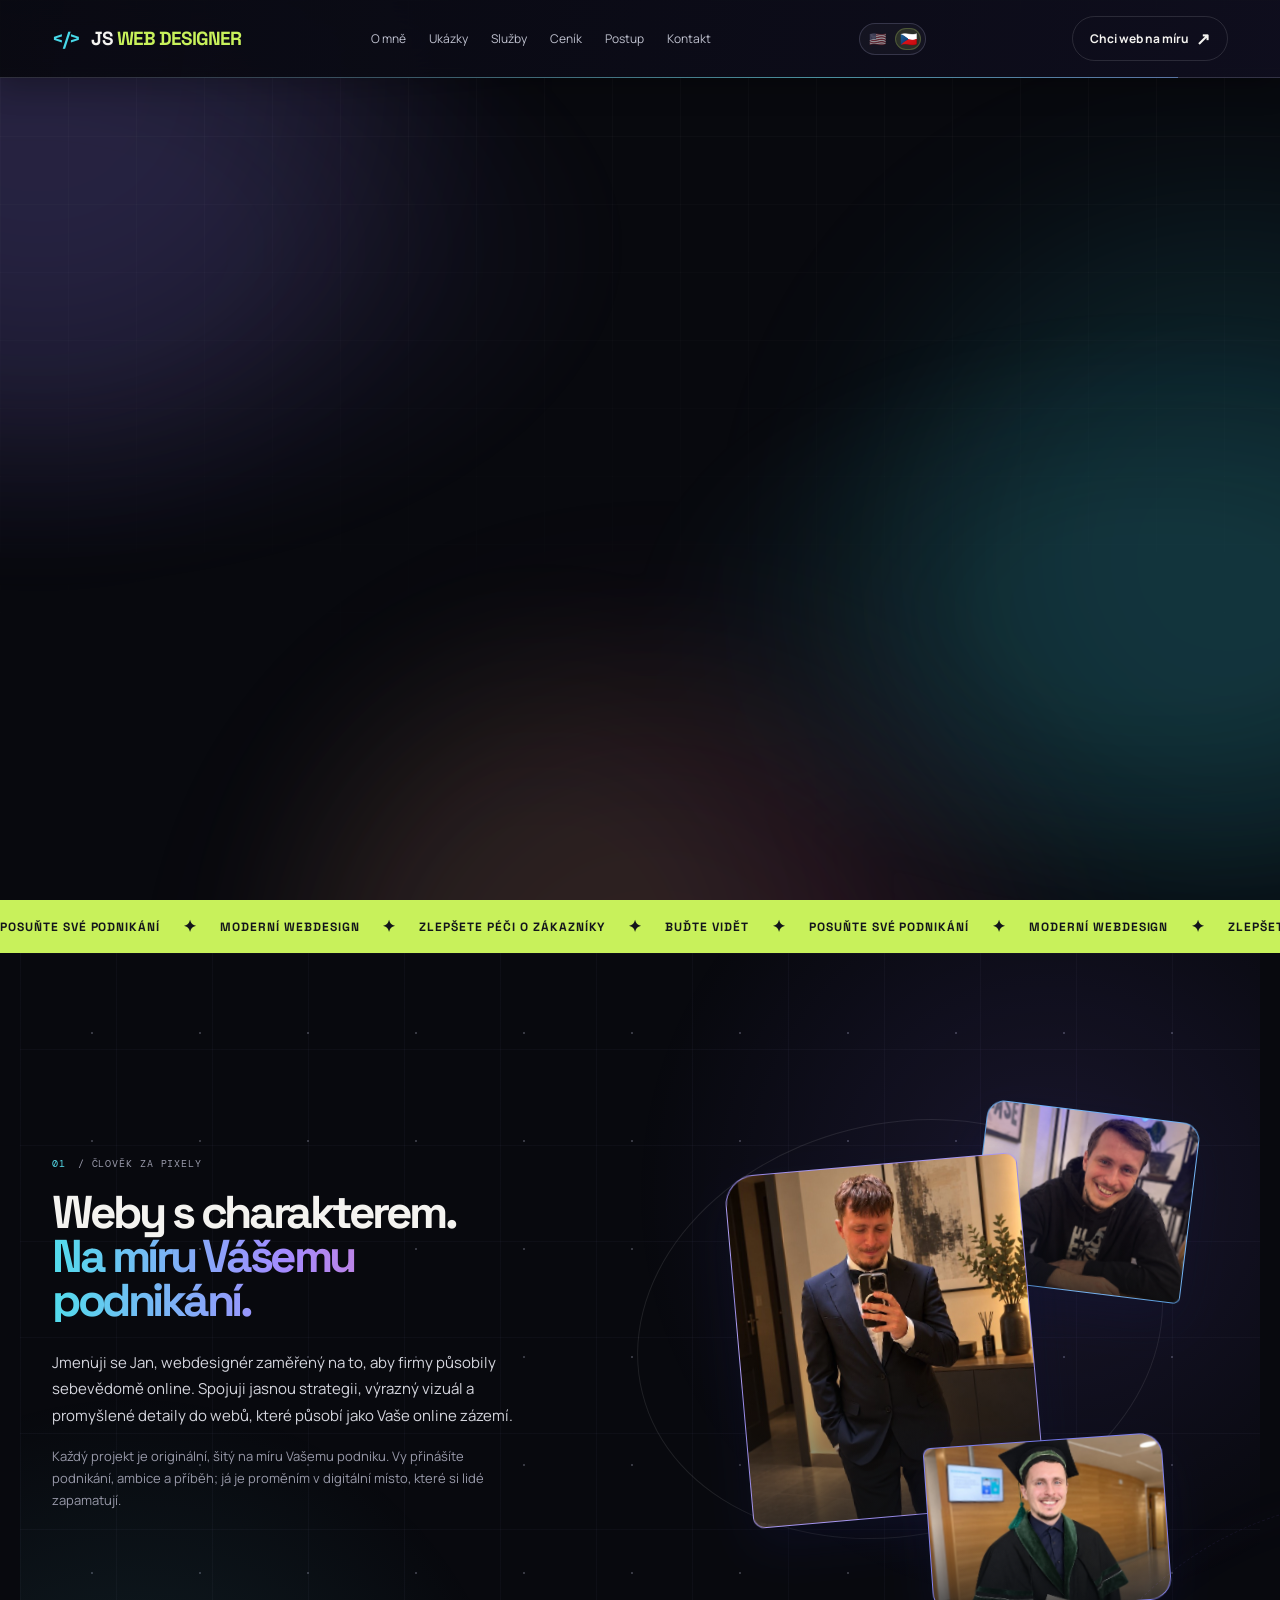
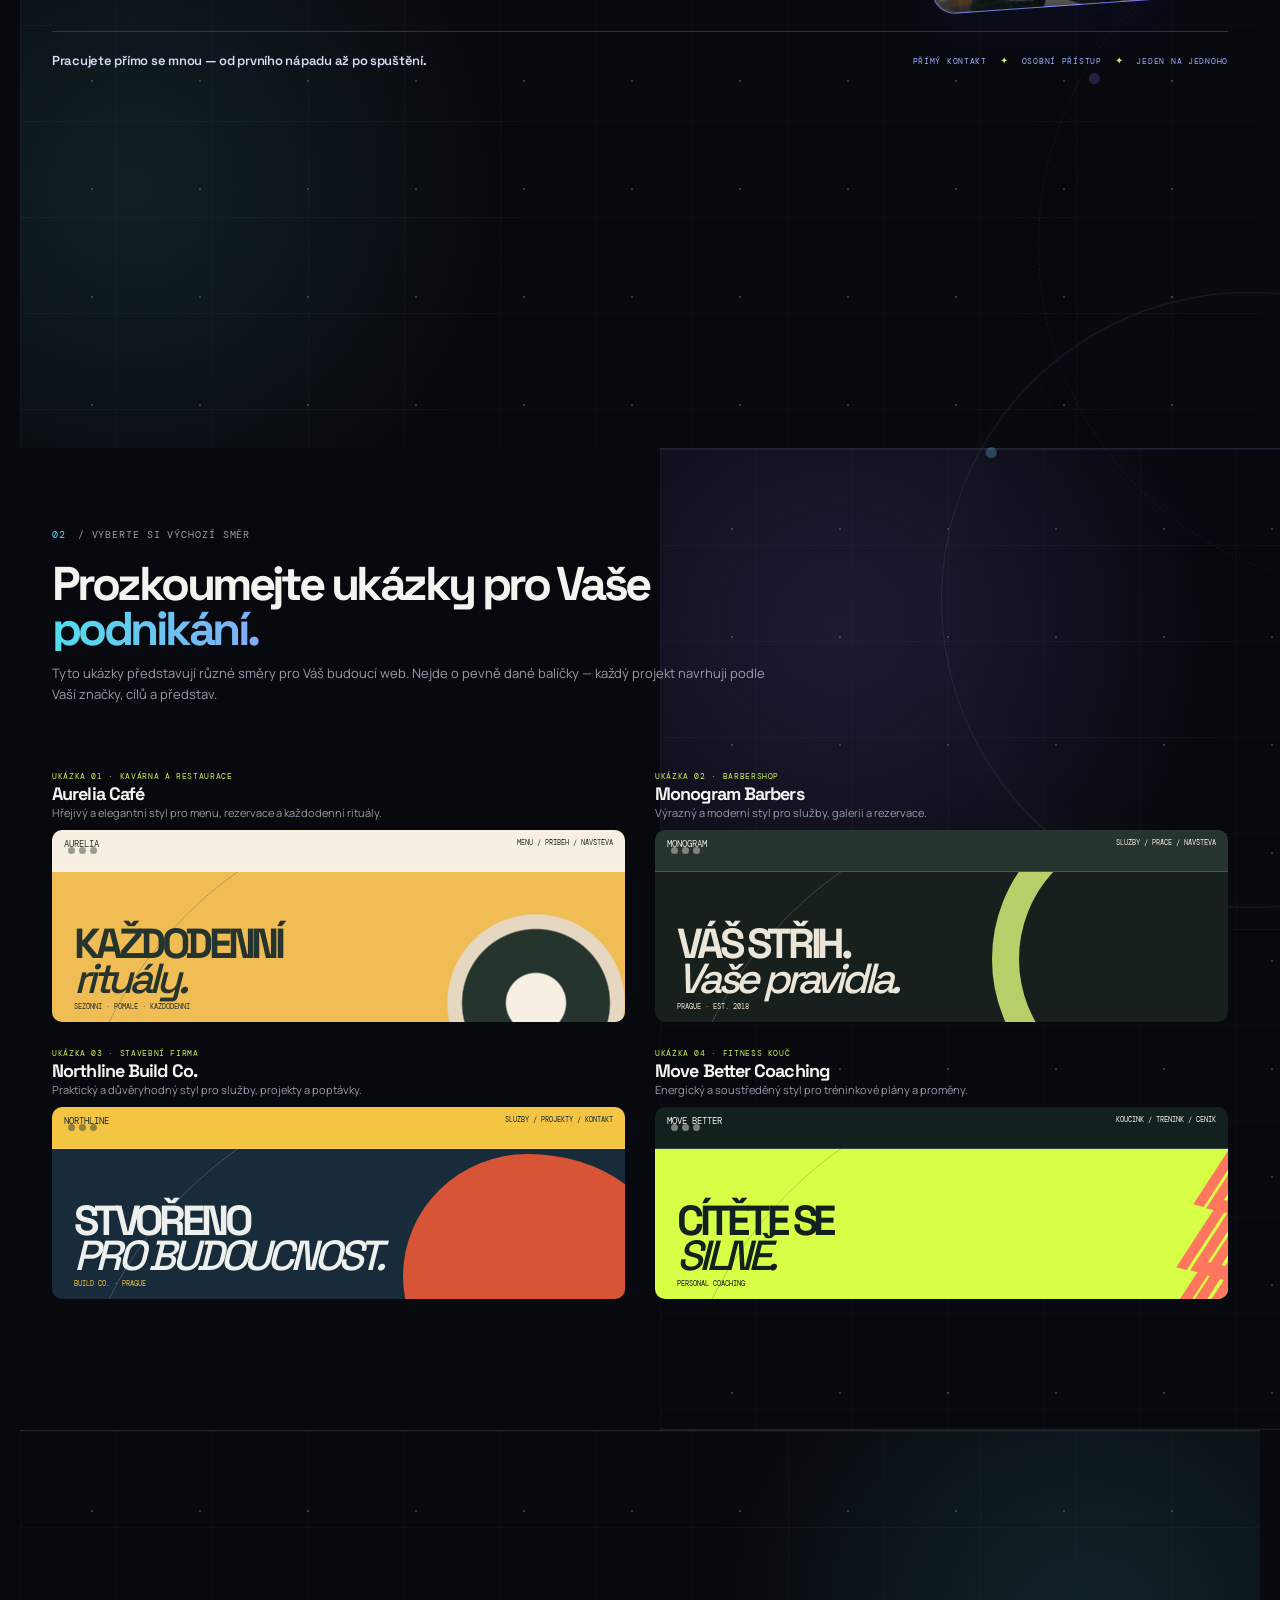
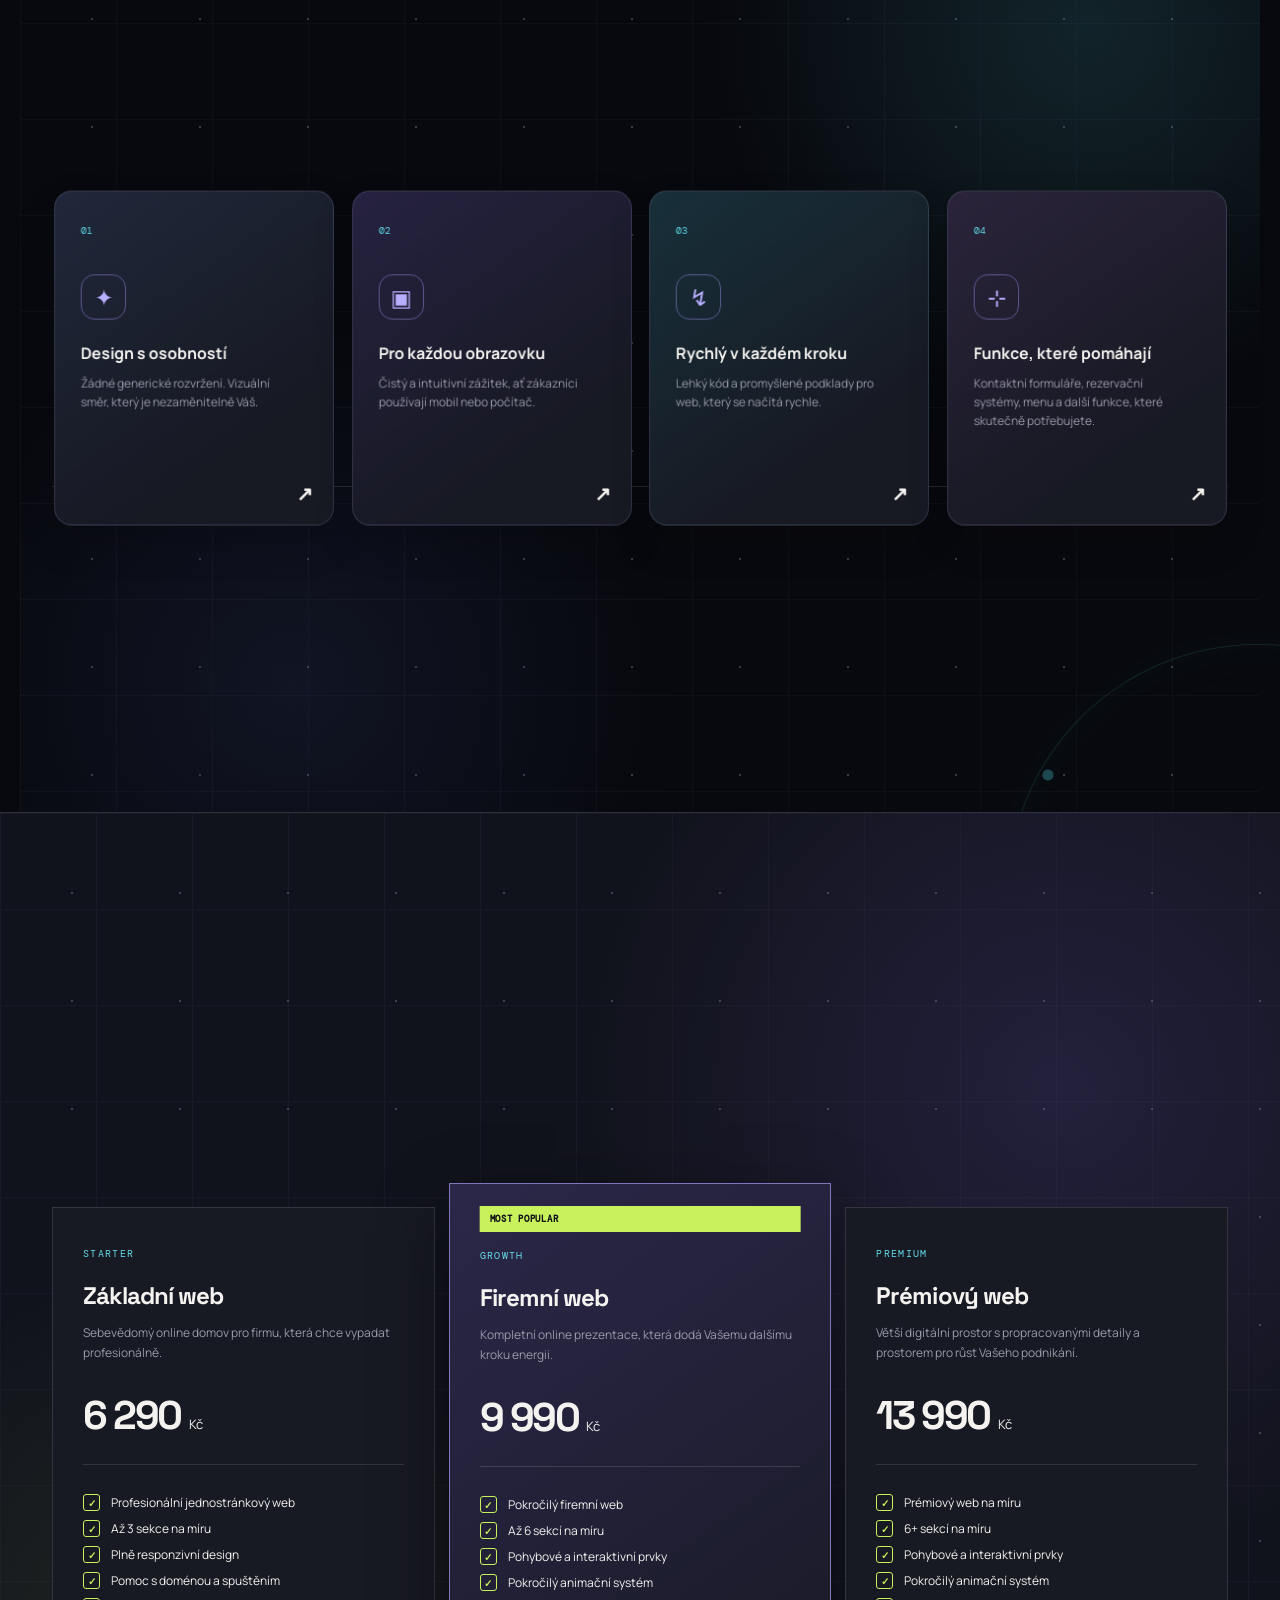
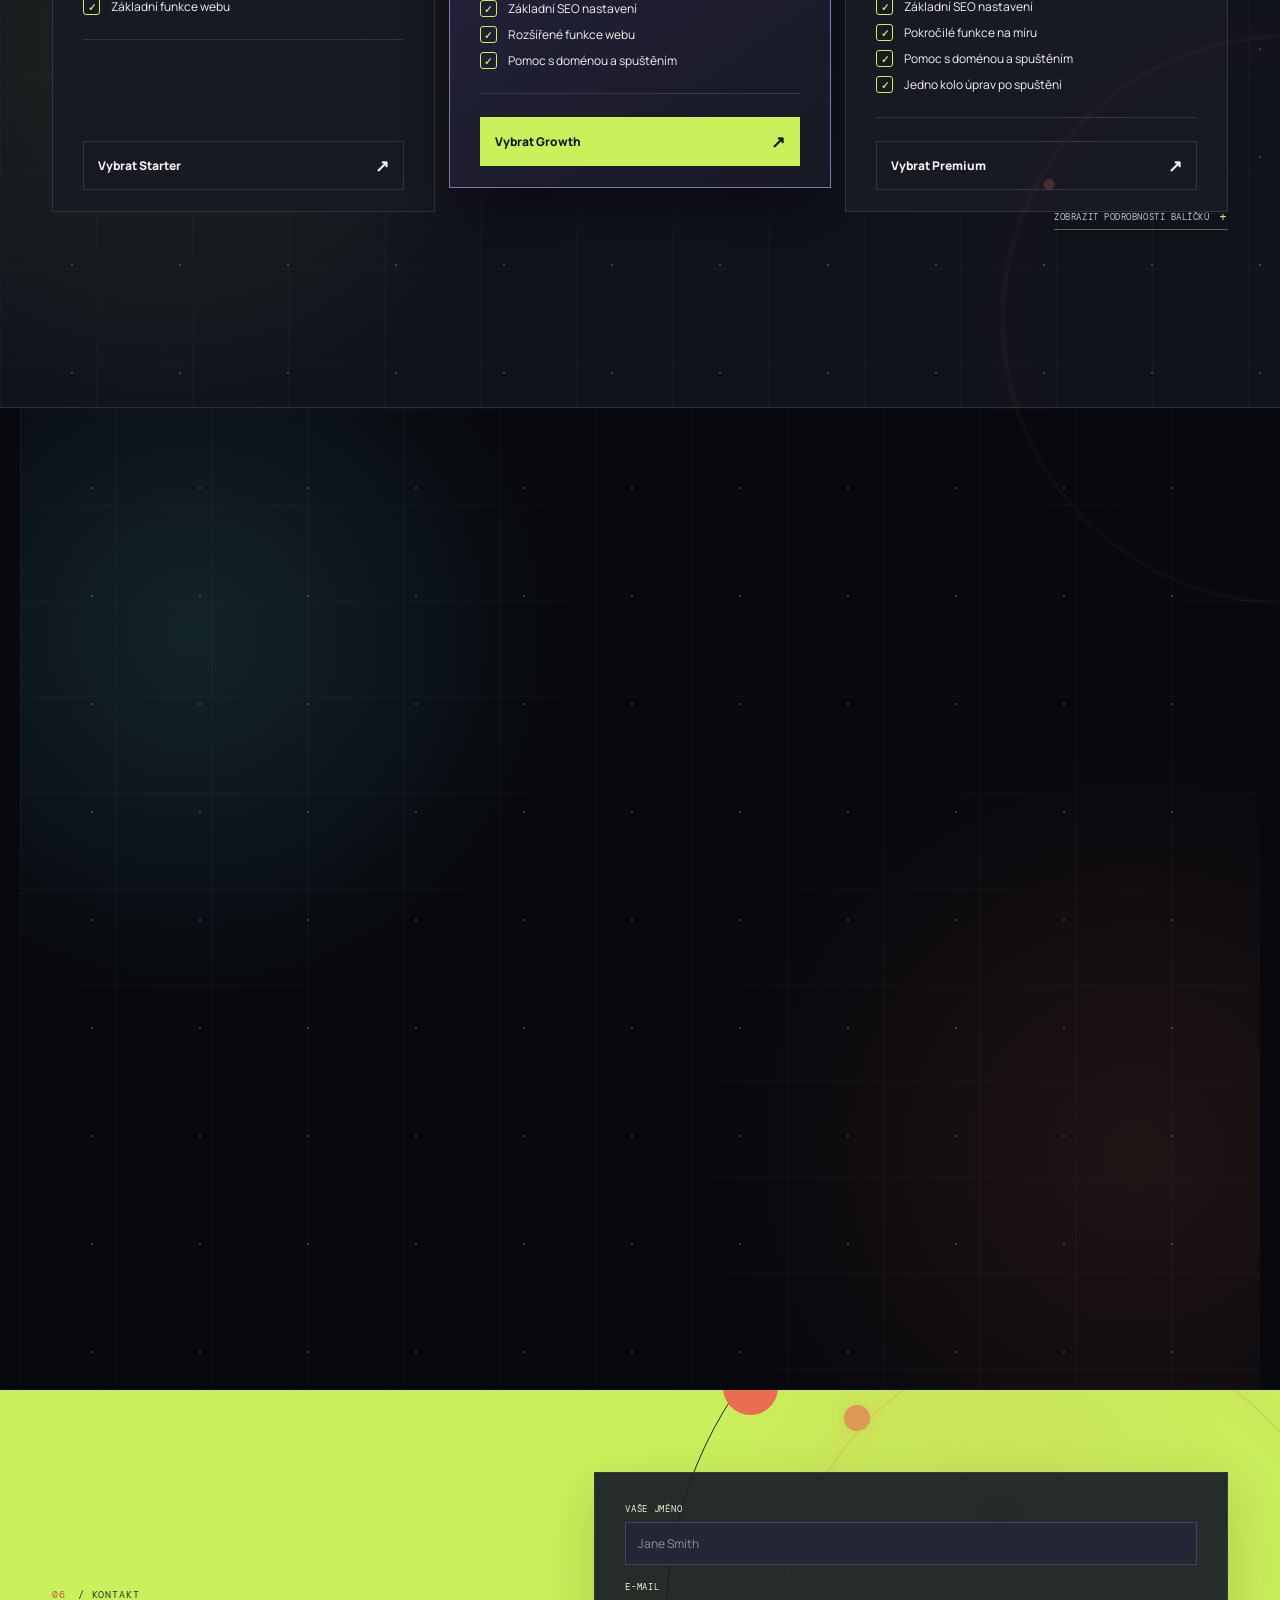
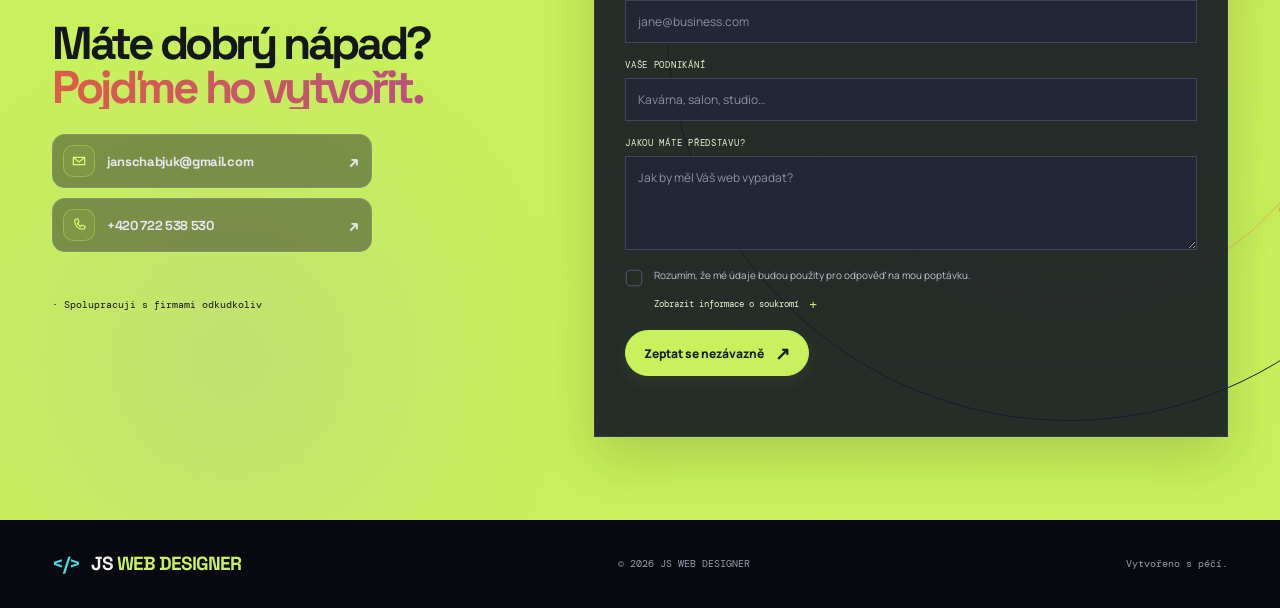
==== commit 557f3ab8: "Add files via upload" ====
--- a/cs.html
+++ b/cs.html
@@ -5,7 +5,7 @@
 <html lang="cs">
   <head>
     <meta charset="UTF-8" />
-    <meta name="viewport" content="width=device-width, initial-scale=1.0" />
+    <meta name="viewport" content="width=device-width, initial-scale=1, maximum-scale=1, user-scalable=no, viewport-fit=cover" />
     <!-- Search engine and social sharing metadata -->
     <meta name="description" content="Weby na míru pro malé firmy. JS Web Designer vytváří rychlé, moderní a responzivní weby, které pomáhají podnikům lépe komunikovat se zákazníky." />
     <meta name="robots" content="index, follow" />
@@ -71,7 +71,7 @@
       WEB DESIGNER
       </span>
       </a>
-      <nav>
+      <nav id="site-navigation">
         <a href="#about">O mně</a>
         <a href="#templates">Ukázky</a>
         <a href="#services">Služby</a>
@@ -89,7 +89,7 @@
       ↗
       </i>
       </a>
-      <button class="menu" aria-label="Otevřít navigaci">
+      <button class="menu" type="button" aria-label="Otevřít navigaci" aria-controls="site-navigation" aria-expanded="false">
         <span>
         </span>
         <span>
--- a/refinements.css
+++ b/refinements.css
@@ -3640,3 +3640,227 @@
   border-color: rgba(179, 201, 255, .52);
   box-shadow: 0 20px 44px rgba(0, 0, 0, .24), 0 0 0 1px rgba(101, 221, 234, .08);
 }
+
+/* =========================================================
+   MOBILE LAYOUT AND NAVIGATION
+   Keeps both language versions centred, touch-friendly and easy to browse.
+   ========================================================= */
+
+html,
+body {
+  max-width: 100%;
+  overflow-x: clip;
+}
+
+@media (max-width: 800px) {
+  body {
+    min-width: 320px;
+    overscroll-behavior-x: none;
+  }
+
+  .nav {
+    height: 66px;
+    padding: 0 max(16px, env(safe-area-inset-right)) 0 max(16px, env(safe-area-inset-left));
+    gap: 8px;
+  }
+
+  .brand {
+    font-size: 17px;
+    white-space: nowrap;
+  }
+
+  .brand span {
+    font-size: 10px;
+  }
+
+  .language-switch {
+    margin-left: auto;
+    margin-right: 2px;
+  }
+
+  .menu {
+    display: grid;
+    place-content: center;
+    width: 42px;
+    height: 42px;
+    gap: 6px;
+    padding: 0;
+    border: 1px solid rgba(205, 204, 255, .18);
+    border-radius: 12px;
+    background: rgba(255, 255, 255, .045);
+    cursor: pointer;
+    -webkit-tap-highlight-color: transparent;
+  }
+
+  .menu span {
+    width: 20px;
+    height: 2px;
+    border-radius: 999px;
+    transform-origin: center;
+    transition: transform .28s cubic-bezier(.22, 1, .36, 1), opacity .2s ease;
+  }
+
+  .nav.is-menu-open .menu span:first-child {
+    transform: translateY(4px) rotate(45deg);
+  }
+
+  .nav.is-menu-open .menu span:last-child {
+    transform: translateY(-4px) rotate(-45deg);
+  }
+
+  .nav nav {
+    position: absolute;
+    top: calc(100% + 10px);
+    right: 12px;
+    left: 12px;
+    display: grid;
+    gap: 0;
+    padding: 8px;
+    border: 1px solid rgba(205, 204, 255, .20);
+    border-radius: 16px;
+    background: linear-gradient(145deg, rgba(20, 21, 36, .98), rgba(10, 11, 18, .98));
+    box-shadow: 0 20px 44px rgba(0, 0, 0, .34);
+    opacity: 0;
+    visibility: hidden;
+    pointer-events: none;
+    transform: translateY(-8px) scale(.985);
+    transform-origin: top center;
+    transition: opacity .22s ease, transform .3s cubic-bezier(.22, 1, .36, 1), visibility .3s;
+  }
+
+  .nav.is-menu-open nav {
+    opacity: 1;
+    visibility: visible;
+    pointer-events: auto;
+    transform: translateY(0) scale(1);
+  }
+
+  .nav nav a {
+    padding: 13px 14px;
+    border-radius: 10px;
+    color: #e7e8f3;
+    font-size: 14px;
+  }
+
+  .nav nav a:hover,
+  .nav nav a:focus-visible,
+  .nav nav a:active {
+    background: rgba(151, 120, 255, .14);
+    color: #fff;
+    outline: none;
+  }
+
+  .nav nav a::after {
+    display: none;
+  }
+
+  .hero {
+    min-height: auto;
+    padding-top: 110px;
+    padding-bottom: 62px;
+    gap: 26px;
+  }
+
+  .hero-copy h1 {
+    max-width: 12ch;
+    font-size: clamp(38px, 11.5vw, 52px);
+    line-height: .96;
+  }
+
+  .hero-copy > p {
+    max-width: 33rem;
+    font-size: 14px;
+    line-height: 1.7;
+  }
+
+  .hero-visual {
+    width: min(100%, 520px);
+    height: clamp(300px, 82vw, 390px);
+    margin: 0 auto;
+  }
+
+  .section {
+    padding-top: 76px;
+    padding-bottom: 76px;
+  }
+
+  .heading h2,
+  .process h2,
+  .contact h2,
+  .about-copy h2 {
+    font-size: clamp(34px, 10vw, 46px);
+    line-height: 1;
+  }
+
+  .template-grid {
+    gap: 30px;
+  }
+
+  #services .services {
+    gap: 12px;
+  }
+
+  #services .services article {
+    min-height: 260px;
+    padding: 20px;
+  }
+
+  .pricing-grid {
+    margin-top: 38px;
+    gap: 16px;
+  }
+
+  .price-card {
+    min-height: 0;
+  }
+
+  .process {
+    gap: 42px;
+  }
+
+  .process-art {
+    height: min(78vw, 360px);
+  }
+
+  .process-copy li {
+    min-height: 0;
+    padding: 18px 16px;
+  }
+
+  input,
+  textarea,
+  select {
+    font-size: 16px;
+  }
+}
+
+@media (max-width: 560px) {
+  .brand span {
+    display: none;
+  }
+
+  .wrap {
+    padding-right: 18px;
+    padding-left: 18px;
+  }
+
+  .hero-copy h1 {
+    font-size: clamp(37px, 12vw, 48px);
+  }
+
+  .template-content {
+    height: 250px;
+  }
+
+  #services .services {
+    grid-template-columns: 1fr;
+  }
+
+  #services .services article {
+    min-height: 220px;
+  }
+
+  .contact-inner {
+    padding-top: 76px;
+  }
+}
